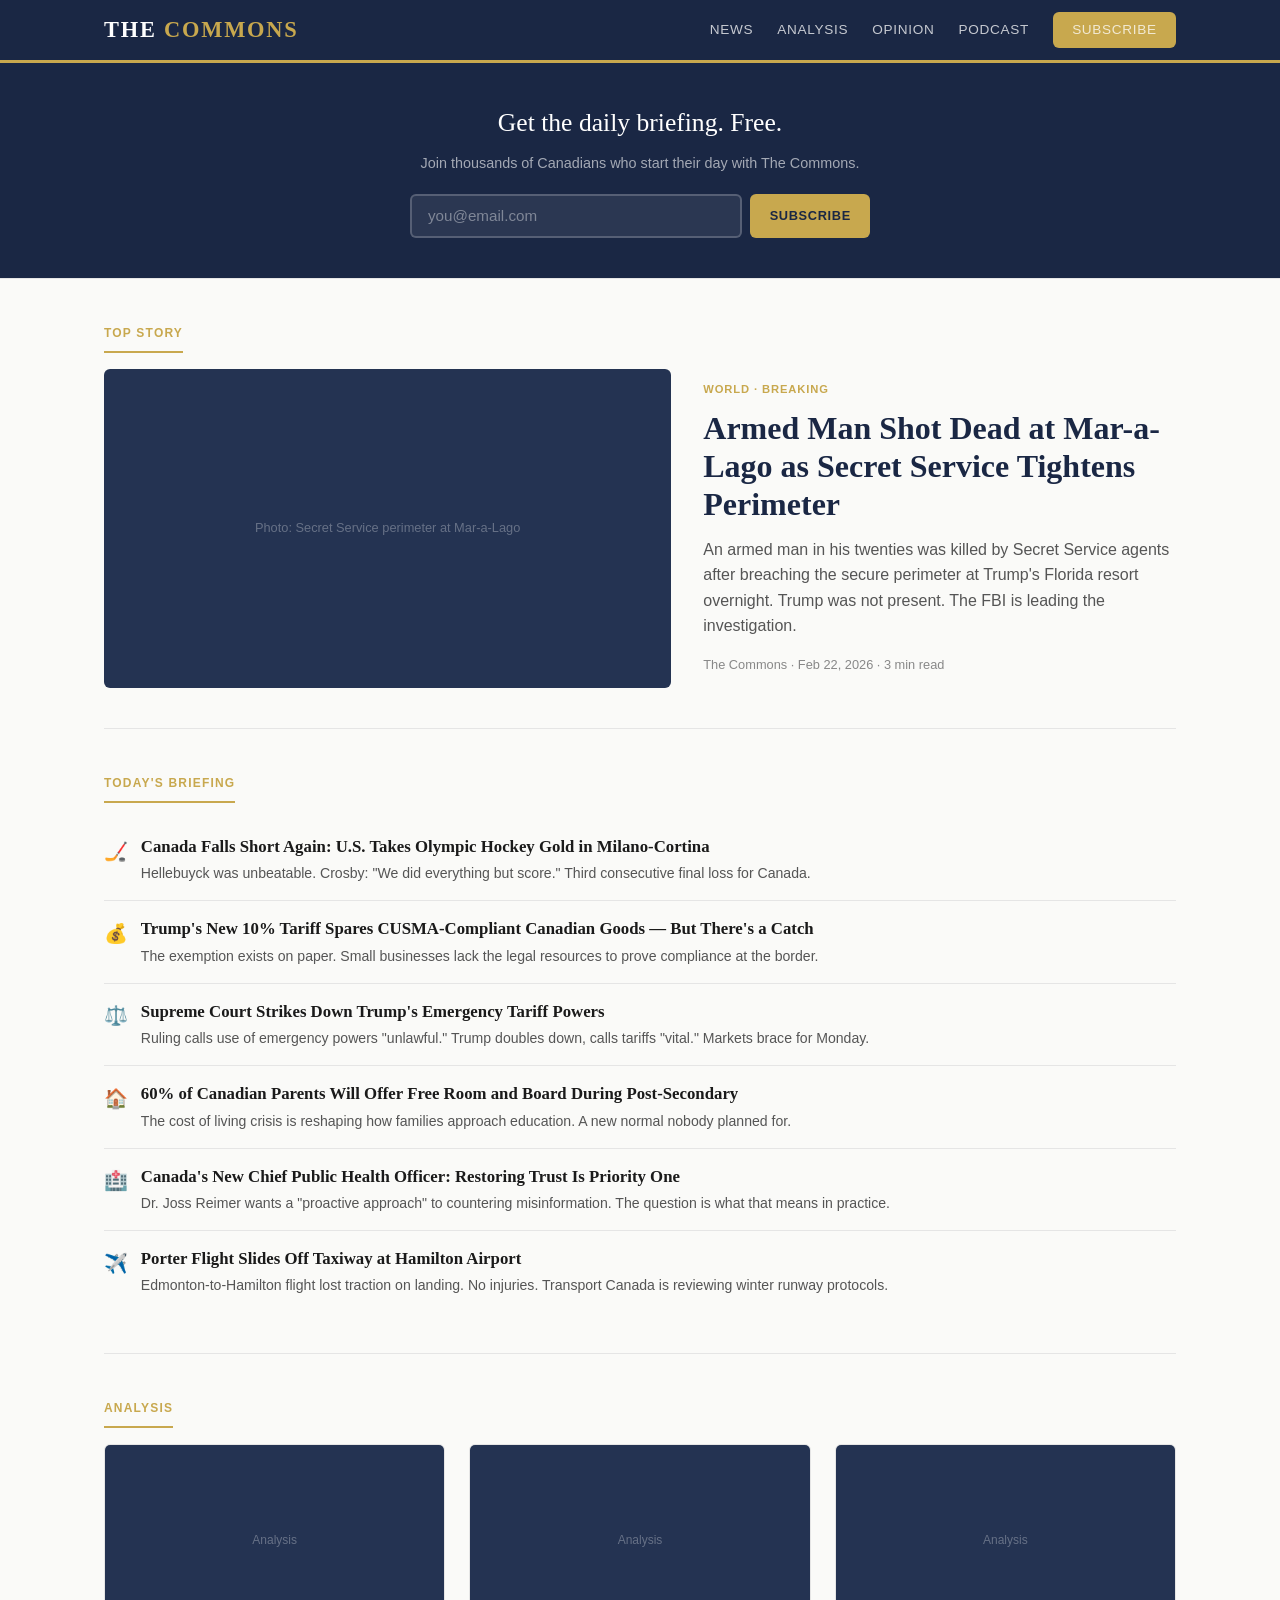
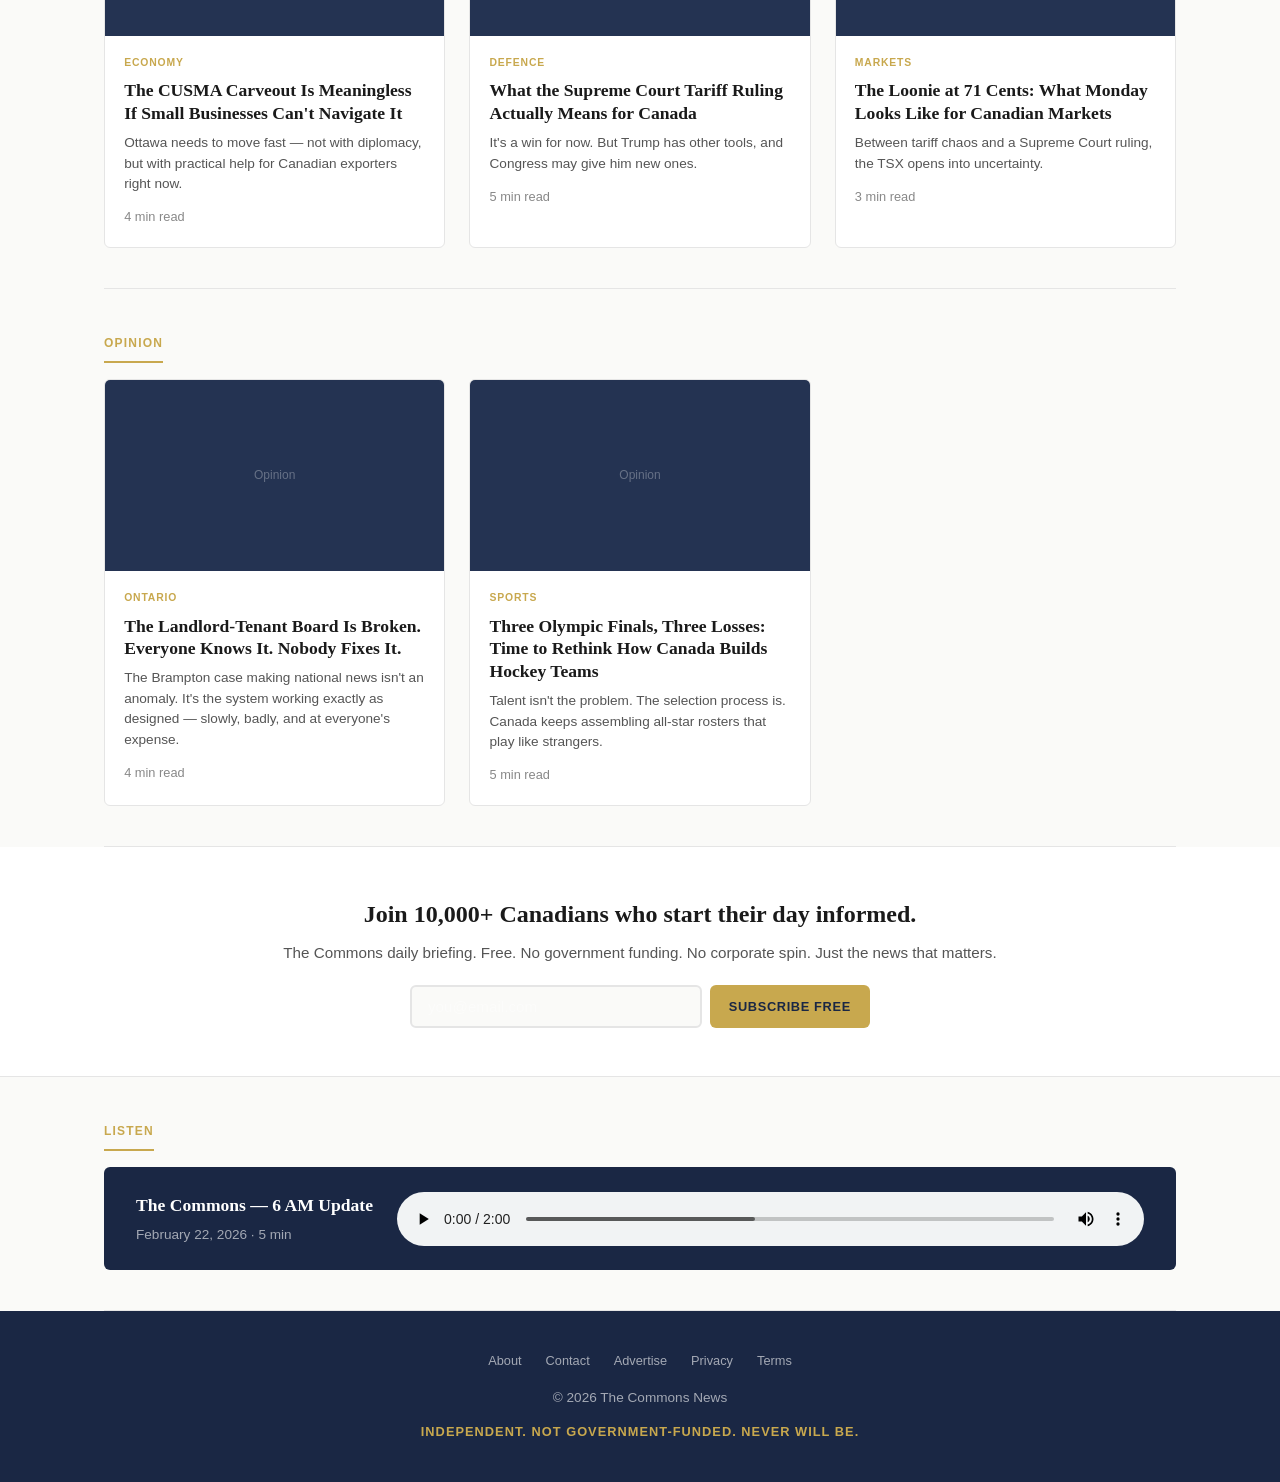
==== index.html @ dabfb56a "The Commons - static website v1" ====
<!DOCTYPE html>
<html lang="en">
<head>
  <meta charset="UTF-8">
  <meta name="viewport" content="width=device-width, initial-scale=1.0">
  <title>The Commons — Independent Canadian News</title>
  <meta name="description" content="Smart, independent Canadian news and analysis. Not government-funded. Never will be.">
  <link rel="stylesheet" href="styles.css">
</head>
<body>

<header class="site-header">
  <div class="header-inner">
    <a href="index.html" class="site-logo">The <span>Commons</span></a>
    <button class="nav-toggle" aria-label="Menu"><span></span><span></span><span></span></button>
    <nav class="main-nav">
      <a href="index.html">News</a>
      <a href="article.html">Analysis</a>
      <a href="#">Opinion</a>
      <a href="#">Podcast</a>
      <a href="subscribe.html" class="btn-subscribe">Subscribe</a>
    </nav>
  </div>
</header>

<section class="newsletter-hero">
  <h2>Get the daily briefing. Free.</h2>
  <p>Join thousands of Canadians who start their day with The Commons.</p>
  <form class="newsletter-form">
    <input type="email" placeholder="you@email.com" required>
    <button type="submit" class="btn-subscribe">Subscribe</button>
  </form>
</section>

<main class="container">

  <!-- TOP STORY -->
  <section class="top-story">
    <span class="section-label">Top Story</span>
    <div class="top-story-card">
      <div class="top-story-img">Photo: Secret Service perimeter at Mar-a-Lago</div>
      <div class="top-story-content">
        <div class="category-tag">World · Breaking</div>
        <h1><a href="article.html">Armed Man Shot Dead at Mar-a-Lago as Secret Service Tightens Perimeter</a></h1>
        <p class="summary">An armed man in his twenties was killed by Secret Service agents after breaching the secure perimeter at Trump's Florida resort overnight. Trump was not present. The FBI is leading the investigation.</p>
        <p class="meta">The Commons · Feb 22, 2026 · 3 min read</p>
      </div>
    </div>
  </section>

  <!-- TODAY'S BRIEFING -->
  <section class="briefing">
    <span class="section-label">Today's Briefing</span>
    <ul class="briefing-list">
      <li class="briefing-item">
        <span class="briefing-emoji">🏒</span>
        <div>
          <h3><a href="#">Canada Falls Short Again: U.S. Takes Olympic Hockey Gold in Milano-Cortina</a></h3>
          <p class="briefing-take">Hellebuyck was unbeatable. Crosby: "We did everything but score." Third consecutive final loss for Canada.</p>
        </div>
      </li>
      <li class="briefing-item">
        <span class="briefing-emoji">💰</span>
        <div>
          <h3><a href="article.html">Trump's New 10% Tariff Spares CUSMA-Compliant Canadian Goods — But There's a Catch</a></h3>
          <p class="briefing-take">The exemption exists on paper. Small businesses lack the legal resources to prove compliance at the border.</p>
        </div>
      </li>
      <li class="briefing-item">
        <span class="briefing-emoji">⚖️</span>
        <div>
          <h3><a href="#">Supreme Court Strikes Down Trump's Emergency Tariff Powers</a></h3>
          <p class="briefing-take">Ruling calls use of emergency powers "unlawful." Trump doubles down, calls tariffs "vital." Markets brace for Monday.</p>
        </div>
      </li>
      <li class="briefing-item">
        <span class="briefing-emoji">🏠</span>
        <div>
          <h3><a href="#">60% of Canadian Parents Will Offer Free Room and Board During Post-Secondary</a></h3>
          <p class="briefing-take">The cost of living crisis is reshaping how families approach education. A new normal nobody planned for.</p>
        </div>
      </li>
      <li class="briefing-item">
        <span class="briefing-emoji">🏥</span>
        <div>
          <h3><a href="#">Canada's New Chief Public Health Officer: Restoring Trust Is Priority One</a></h3>
          <p class="briefing-take">Dr. Joss Reimer wants a "proactive approach" to countering misinformation. The question is what that means in practice.</p>
        </div>
      </li>
      <li class="briefing-item">
        <span class="briefing-emoji">✈️</span>
        <div>
          <h3><a href="#">Porter Flight Slides Off Taxiway at Hamilton Airport</a></h3>
          <p class="briefing-take">Edmonton-to-Hamilton flight lost traction on landing. No injuries. Transport Canada is reviewing winter runway protocols.</p>
        </div>
      </li>
    </ul>
  </section>

  <!-- ANALYSIS -->
  <section class="content-section">
    <span class="section-label">Analysis</span>
    <div class="article-grid">
      <article class="article-card">
        <div class="card-img">Analysis</div>
        <div class="card-body">
          <div class="category-tag">Economy</div>
          <h3><a href="article.html">The CUSMA Carveout Is Meaningless If Small Businesses Can't Navigate It</a></h3>
          <p class="summary">Ottawa needs to move fast — not with diplomacy, but with practical help for Canadian exporters right now.</p>
          <p class="meta">4 min read</p>
        </div>
      </article>
      <article class="article-card">
        <div class="card-img">Analysis</div>
        <div class="card-body">
          <div class="category-tag">Defence</div>
          <h3><a href="#">What the Supreme Court Tariff Ruling Actually Means for Canada</a></h3>
          <p class="summary">It's a win for now. But Trump has other tools, and Congress may give him new ones.</p>
          <p class="meta">5 min read</p>
        </div>
      </article>
      <article class="article-card">
        <div class="card-img">Analysis</div>
        <div class="card-body">
          <div class="category-tag">Markets</div>
          <h3><a href="#">The Loonie at 71 Cents: What Monday Looks Like for Canadian Markets</a></h3>
          <p class="summary">Between tariff chaos and a Supreme Court ruling, the TSX opens into uncertainty.</p>
          <p class="meta">3 min read</p>
        </div>
      </article>
    </div>
  </section>

  <!-- OPINION -->
  <section class="content-section">
    <span class="section-label">Opinion</span>
    <div class="article-grid">
      <article class="article-card">
        <div class="card-img">Opinion</div>
        <div class="card-body">
          <div class="category-tag">Ontario</div>
          <h3><a href="#">The Landlord-Tenant Board Is Broken. Everyone Knows It. Nobody Fixes It.</a></h3>
          <p class="summary">The Brampton case making national news isn't an anomaly. It's the system working exactly as designed — slowly, badly, and at everyone's expense.</p>
          <p class="meta">4 min read</p>
        </div>
      </article>
      <article class="article-card">
        <div class="card-img">Opinion</div>
        <div class="card-body">
          <div class="category-tag">Sports</div>
          <h3><a href="#">Three Olympic Finals, Three Losses: Time to Rethink How Canada Builds Hockey Teams</a></h3>
          <p class="summary">Talent isn't the problem. The selection process is. Canada keeps assembling all-star rosters that play like strangers.</p>
          <p class="meta">5 min read</p>
        </div>
      </article>
    </div>
  </section>

</main>

<!-- MID-PAGE CTA -->
<section class="mid-cta">
  <h2>Join 10,000+ Canadians who start their day informed.</h2>
  <p>The Commons daily briefing. Free. No government funding. No corporate spin. Just the news that matters.</p>
  <form class="newsletter-form">
    <input type="email" placeholder="you@email.com" required>
    <button type="submit" class="btn-subscribe">Subscribe Free</button>
  </form>
</section>

<main class="container">

  <!-- AUDIO -->
  <section class="audio-section">
    <span class="section-label">Listen</span>
    <div class="audio-player-wrap">
      <div class="audio-info">
        <h3>The Commons — 6 AM Update</h3>
        <p>February 22, 2026 · 5 min</p>
      </div>
      <audio controls preload="metadata">
        <source src="audio-6am.mp3" type="audio/mpeg">
        Your browser does not support audio.
      </audio>
    </div>
  </section>

</main>

<footer class="site-footer">
  <div class="footer-inner">
    <div class="footer-links">
      <a href="#">About</a>
      <a href="#">Contact</a>
      <a href="#">Advertise</a>
      <a href="#">Privacy</a>
      <a href="#">Terms</a>
    </div>
    <p>© 2026 The Commons News</p>
    <p class="footer-tagline">Independent. Not government-funded. Never will be.</p>
  </div>
</footer>

<div class="mobile-cta-bar">
  <a href="subscribe.html" class="btn-subscribe">Subscribe to The Commons — Free</a>
</div>

<script src="script.js"></script>
</body>
</html>
---- styles.css ----
/* The Commons — Stylesheet */
:root {
  --navy: #1a2744;
  --navy-light: #243352;
  --gold: #c8a84e;
  --gold-light: #e8d494;
  --white: #ffffff;
  --off-white: #fafaf8;
  --text: #1a1a1a;
  --text-light: #555;
  --text-muted: #888;
  --border: #e5e5e5;
  --radius: 6px;
  --max-width: 1120px;
  --serif: Georgia, 'Times New Roman', serif;
  --sans: -apple-system, BlinkMacSystemFont, 'Segoe UI', Inter, Roboto, sans-serif;
}

@media (prefers-color-scheme: dark) {
  :root {
    --white: #121820;
    --off-white: #0e1318;
    --text: #e8e8e8;
    --text-light: #aaa;
    --text-muted: #777;
    --border: #2a3040;
  }
}

*, *::before, *::after { box-sizing: border-box; margin: 0; padding: 0; }

html { font-size: 16px; scroll-behavior: smooth; }

body {
  font-family: var(--sans);
  color: var(--text);
  background: var(--off-white);
  line-height: 1.6;
  -webkit-font-smoothing: antialiased;
}

a { color: var(--navy); text-decoration: none; }
a:hover { color: var(--gold); }

@media (prefers-color-scheme: dark) {
  a { color: var(--gold-light); }
  a:hover { color: var(--gold); }
}

img { max-width: 100%; display: block; }

/* ===== HEADER ===== */
.site-header {
  background: var(--navy);
  position: sticky;
  top: 0;
  z-index: 100;
  border-bottom: 3px solid var(--gold);
}

.header-inner {
  max-width: var(--max-width);
  margin: 0 auto;
  padding: 0 1.5rem;
  display: flex;
  align-items: center;
  justify-content: space-between;
  height: 60px;
}

.site-logo {
  font-family: var(--serif);
  font-size: 1.4rem;
  font-weight: 700;
  color: var(--white);
  letter-spacing: 0.08em;
  text-transform: uppercase;
}

.site-logo span { color: var(--gold); }

.main-nav { display: flex; gap: 1.5rem; align-items: center; }
.main-nav a {
  color: rgba(255,255,255,0.75);
  font-size: 0.85rem;
  font-weight: 500;
  text-transform: uppercase;
  letter-spacing: 0.05em;
  transition: color 0.2s;
}
.main-nav a:hover { color: var(--white); }

.btn-subscribe {
  background: var(--gold);
  color: var(--navy);
  padding: 0.45rem 1.2rem;
  border-radius: var(--radius);
  font-size: 0.8rem;
  font-weight: 700;
  text-transform: uppercase;
  letter-spacing: 0.05em;
  border: none;
  cursor: pointer;
  transition: background 0.2s;
}
.btn-subscribe:hover { background: var(--gold-light); color: var(--navy); }

.nav-toggle { display: none; background: none; border: none; cursor: pointer; }
.nav-toggle span { display: block; width: 22px; height: 2px; background: white; margin: 5px 0; transition: 0.3s; }

@media (max-width: 768px) {
  .nav-toggle { display: block; }
  .main-nav {
    display: none;
    position: absolute;
    top: 60px;
    left: 0;
    right: 0;
    background: var(--navy);
    flex-direction: column;
    padding: 1rem 1.5rem;
    gap: 1rem;
    border-bottom: 3px solid var(--gold);
  }
  .main-nav.open { display: flex; }
}

/* ===== NEWSLETTER HERO ===== */
.newsletter-hero {
  background: var(--navy);
  padding: 2.5rem 1.5rem;
  text-align: center;
  border-bottom: 1px solid var(--border);
}

.newsletter-hero h2 {
  font-family: var(--serif);
  color: var(--white);
  font-size: 1.6rem;
  margin-bottom: 0.5rem;
  font-weight: 400;
}

.newsletter-hero p {
  color: rgba(255,255,255,0.6);
  font-size: 0.9rem;
  margin-bottom: 1.2rem;
}

.newsletter-form {
  display: flex;
  gap: 0.5rem;
  max-width: 460px;
  margin: 0 auto;
}

.newsletter-form input[type="email"] {
  flex: 1;
  padding: 0.7rem 1rem;
  border: 2px solid rgba(255,255,255,0.2);
  border-radius: var(--radius);
  background: rgba(255,255,255,0.08);
  color: white;
  font-size: 0.95rem;
  outline: none;
}
.newsletter-form input::placeholder { color: rgba(255,255,255,0.4); }
.newsletter-form input:focus { border-color: var(--gold); }

/* ===== CONTAINER ===== */
.container {
  max-width: var(--max-width);
  margin: 0 auto;
  padding: 0 1.5rem;
}

/* ===== SECTION HEADERS ===== */
.section-label {
  font-size: 0.75rem;
  font-weight: 700;
  text-transform: uppercase;
  letter-spacing: 0.1em;
  color: var(--gold);
  margin-bottom: 1rem;
  padding-bottom: 0.5rem;
  border-bottom: 2px solid var(--gold);
  display: inline-block;
}

/* ===== TOP STORY ===== */
.top-story {
  padding: 2.5rem 0;
  border-bottom: 1px solid var(--border);
}

.top-story-card {
  display: grid;
  grid-template-columns: 1.2fr 1fr;
  gap: 2rem;
  align-items: center;
}

.top-story-img {
  width: 100%;
  aspect-ratio: 16/9;
  background: var(--navy-light);
  border-radius: var(--radius);
  display: flex;
  align-items: center;
  justify-content: center;
  color: rgba(255,255,255,0.3);
  font-size: 0.8rem;
}

.top-story-content .category-tag {
  font-size: 0.7rem;
  font-weight: 700;
  text-transform: uppercase;
  letter-spacing: 0.08em;
  color: var(--gold);
  margin-bottom: 0.6rem;
}

.top-story-content h1 {
  font-family: var(--serif);
  font-size: 2rem;
  line-height: 1.2;
  margin-bottom: 0.8rem;
}

.top-story-content .summary {
  color: var(--text-light);
  font-size: 1rem;
  margin-bottom: 1rem;
  line-height: 1.6;
}

.meta {
  font-size: 0.8rem;
  color: var(--text-muted);
}

@media (max-width: 768px) {
  .top-story-card { grid-template-columns: 1fr; }
  .top-story-content h1 { font-size: 1.6rem; }
}

/* ===== BRIEFING ===== */
.briefing {
  padding: 2.5rem 0;
  border-bottom: 1px solid var(--border);
}

.briefing-list { list-style: none; }

.briefing-item {
  padding: 1rem 0;
  border-bottom: 1px solid var(--border);
  display: flex;
  gap: 0.8rem;
}
.briefing-item:last-child { border-bottom: none; }

.briefing-emoji { font-size: 1.2rem; flex-shrink: 0; padding-top: 0.1rem; }

.briefing-item h3 {
  font-family: var(--serif);
  font-size: 1.05rem;
  line-height: 1.4;
  margin-bottom: 0.3rem;
}

.briefing-item h3 a { color: var(--text); }
.briefing-item h3 a:hover { color: var(--gold); }

.briefing-take {
  font-size: 0.88rem;
  color: var(--text-light);
  line-height: 1.5;
}

/* ===== ARTICLE GRID ===== */
.content-section {
  padding: 2.5rem 0;
  border-bottom: 1px solid var(--border);
}

.article-grid {
  display: grid;
  grid-template-columns: repeat(auto-fill, minmax(300px, 1fr));
  gap: 1.5rem;
}

.article-card {
  background: var(--white);
  border: 1px solid var(--border);
  border-radius: var(--radius);
  overflow: hidden;
  transition: box-shadow 0.2s;
}
.article-card:hover { box-shadow: 0 4px 12px rgba(0,0,0,0.08); }

.card-img {
  width: 100%;
  aspect-ratio: 16/9;
  background: var(--navy-light);
  display: flex;
  align-items: center;
  justify-content: center;
  color: rgba(255,255,255,0.3);
  font-size: 0.75rem;
}

.card-body { padding: 1.2rem; }

.card-body .category-tag {
  font-size: 0.65rem;
  font-weight: 700;
  text-transform: uppercase;
  letter-spacing: 0.08em;
  color: var(--gold);
  margin-bottom: 0.5rem;
}

.card-body h3 {
  font-family: var(--serif);
  font-size: 1.1rem;
  line-height: 1.3;
  margin-bottom: 0.5rem;
}

.card-body h3 a { color: var(--text); }
.card-body h3 a:hover { color: var(--gold); }

.card-body .summary {
  font-size: 0.85rem;
  color: var(--text-light);
  line-height: 1.5;
  margin-bottom: 0.8rem;
}

/* ===== MID-PAGE CTA ===== */
.mid-cta {
  padding: 3rem 1.5rem;
  text-align: center;
  background: var(--white);
  border-bottom: 1px solid var(--border);
}

.mid-cta h2 {
  font-family: var(--serif);
  font-size: 1.5rem;
  margin-bottom: 0.5rem;
}

.mid-cta p {
  color: var(--text-light);
  margin-bottom: 1.2rem;
  font-size: 0.95rem;
}

.mid-cta .newsletter-form input[type="email"] {
  background: var(--off-white);
  border-color: var(--border);
  color: var(--text);
}

/* ===== AUDIO SECTION ===== */
.audio-section {
  padding: 2.5rem 0;
  border-bottom: 1px solid var(--border);
}

.audio-player-wrap {
  background: var(--navy);
  border-radius: var(--radius);
  padding: 1.5rem 2rem;
  display: flex;
  align-items: center;
  gap: 1.5rem;
}

.audio-info h3 {
  color: var(--white);
  font-family: var(--serif);
  font-size: 1.1rem;
  margin-bottom: 0.3rem;
}

.audio-info p {
  color: rgba(255,255,255,0.6);
  font-size: 0.85rem;
}

.audio-player-wrap audio {
  flex: 1;
  min-width: 200px;
}

@media (max-width: 768px) {
  .audio-player-wrap { flex-direction: column; align-items: stretch; }
}

/* ===== FOOTER ===== */
.site-footer {
  background: var(--navy);
  color: rgba(255,255,255,0.6);
  padding: 2.5rem 1.5rem;
  text-align: center;
  font-size: 0.85rem;
}

.footer-inner {
  max-width: var(--max-width);
  margin: 0 auto;
}

.footer-links {
  display: flex;
  gap: 1.5rem;
  justify-content: center;
  margin-bottom: 1rem;
  flex-wrap: wrap;
}

.footer-links a { color: rgba(255,255,255,0.6); font-size: 0.8rem; }
.footer-links a:hover { color: var(--gold); }

.footer-tagline {
  color: var(--gold);
  font-weight: 600;
  font-size: 0.8rem;
  text-transform: uppercase;
  letter-spacing: 0.08em;
  margin-top: 0.8rem;
}

/* ===== ARTICLE PAGE ===== */
.article-header {
  padding: 2.5rem 0 1.5rem;
  max-width: 720px;
  margin: 0 auto;
}

.article-header .category-tag {
  font-size: 0.7rem;
  font-weight: 700;
  text-transform: uppercase;
  letter-spacing: 0.08em;
  color: var(--gold);
  margin-bottom: 0.8rem;
}

.article-header h1 {
  font-family: var(--serif);
  font-size: 2.2rem;
  line-height: 1.2;
  margin-bottom: 0.6rem;
}

.article-header .subhead {
  font-size: 1.15rem;
  color: var(--text-light);
  line-height: 1.5;
  margin-bottom: 1.2rem;
}

.article-header .meta {
  display: flex;
  align-items: center;
  gap: 1rem;
  padding-top: 1rem;
  border-top: 1px solid var(--border);
}

.share-links { display: flex; gap: 0.6rem; margin-left: auto; }
.share-btn {
  background: var(--off-white);
  border: 1px solid var(--border);
  border-radius: var(--radius);
  padding: 0.3rem 0.7rem;
  font-size: 0.75rem;
  cursor: pointer;
  color: var(--text-light);
}
.share-btn:hover { background: var(--gold); color: var(--navy); border-color: var(--gold); }

/* ===== ARTICLE BODY ===== */
.article-body {
  max-width: 720px;
  margin: 0 auto;
  padding-bottom: 3rem;
}

.article-section {
  margin-bottom: 2rem;
}

.article-section-label {
  font-size: 0.7rem;
  font-weight: 700;
  text-transform: uppercase;
  letter-spacing: 0.1em;
  color: var(--gold);
  margin-bottom: 0.6rem;
}

.article-body p {
  font-size: 1.05rem;
  line-height: 1.7;
  margin-bottom: 1rem;
}

.article-body ul {
  list-style: none;
  margin-bottom: 1.5rem;
}

.article-body ul li {
  padding: 0.5rem 0;
  padding-left: 1.2rem;
  position: relative;
  font-size: 1rem;
  line-height: 1.6;
  border-bottom: 1px solid var(--border);
}
.article-body ul li:last-child { border-bottom: none; }

.article-body ul li::before {
  content: '';
  position: absolute;
  left: 0;
  top: 0.85rem;
  width: 6px;
  height: 6px;
  background: var(--gold);
  border-radius: 50%;
}

.bottom-line {
  background: var(--navy);
  color: var(--white);
  padding: 1.5rem 2rem;
  border-radius: var(--radius);
  margin: 2rem 0;
}

.bottom-line .article-section-label { color: var(--gold); }

.bottom-line p {
  color: var(--white);
  font-family: var(--serif);
  font-size: 1.1rem;
  line-height: 1.5;
}

.sources {
  font-size: 0.85rem;
  color: var(--text-muted);
  padding-top: 1rem;
  border-top: 1px solid var(--border);
}
.sources a { color: var(--text-light); text-decoration: underline; }

/* ===== INLINE CTA ===== */
.inline-cta {
  background: var(--off-white);
  border: 2px solid var(--gold);
  border-radius: var(--radius);
  padding: 1.5rem 2rem;
  text-align: center;
  margin: 2rem 0;
}

.inline-cta p {
  font-size: 0.95rem;
  margin-bottom: 0.8rem;
}

.inline-cta .btn-subscribe { font-size: 0.85rem; padding: 0.5rem 1.5rem; }

/* ===== SUBSCRIBE PAGE ===== */
.subscribe-hero {
  padding: 4rem 1.5rem;
  text-align: center;
  background: var(--navy);
  color: white;
}

.subscribe-hero h1 {
  font-family: var(--serif);
  font-size: 2.4rem;
  margin-bottom: 0.8rem;
}

.subscribe-hero p {
  color: rgba(255,255,255,0.7);
  font-size: 1.1rem;
  max-width: 540px;
  margin: 0 auto 1.5rem;
  line-height: 1.6;
}

.subscribe-hero .newsletter-form { max-width: 480px; }

.what-you-get {
  padding: 3rem 0;
  max-width: 720px;
  margin: 0 auto;
}

.what-you-get h2 {
  font-family: var(--serif);
  font-size: 1.6rem;
  text-align: center;
  margin-bottom: 2rem;
}

.feature-list { list-style: none; }

.feature-item {
  display: flex;
  gap: 1rem;
  padding: 1.2rem 0;
  border-bottom: 1px solid var(--border);
}

.feature-icon {
  font-size: 1.5rem;
  flex-shrink: 0;
}

.feature-item h3 {
  font-size: 1rem;
  font-weight: 600;
  margin-bottom: 0.3rem;
}

.feature-item p {
  font-size: 0.9rem;
  color: var(--text-light);
  line-height: 1.5;
}

.premium-teaser {
  background: var(--white);
  border: 2px solid var(--gold);
  border-radius: var(--radius);
  padding: 2rem;
  text-align: center;
  margin: 2rem 0;
}

.premium-teaser h2 {
  font-family: var(--serif);
  font-size: 1.4rem;
  margin-bottom: 0.5rem;
}

.premium-teaser .price {
  font-size: 2rem;
  font-weight: 700;
  color: var(--gold);
  margin: 1rem 0 0.3rem;
}

.premium-teaser .price-sub {
  color: var(--text-muted);
  font-size: 0.85rem;
  margin-bottom: 1.5rem;
}

.premium-features {
  list-style: none;
  text-align: left;
  max-width: 360px;
  margin: 0 auto 1.5rem;
}

.premium-features li {
  padding: 0.4rem 0;
  font-size: 0.9rem;
  color: var(--text-light);
}

.premium-features li::before {
  content: '✓ ';
  color: var(--gold);
  font-weight: 700;
}

/* ===== RELATED ===== */
.related-section {
  max-width: 720px;
  margin: 0 auto;
  padding: 2rem 0 3rem;
  border-top: 1px solid var(--border);
}

/* ===== MOBILE BOTTOM BAR ===== */
.mobile-cta-bar {
  display: none;
  position: fixed;
  bottom: 0;
  left: 0;
  right: 0;
  background: var(--navy);
  padding: 0.8rem 1.5rem;
  z-index: 99;
  text-align: center;
  border-top: 2px solid var(--gold);
}

.mobile-cta-bar .btn-subscribe { width: 100%; padding: 0.6rem; font-size: 0.9rem; }

@media (max-width: 768px) {
  .mobile-cta-bar { display: block; }
  body { padding-bottom: 60px; }
}
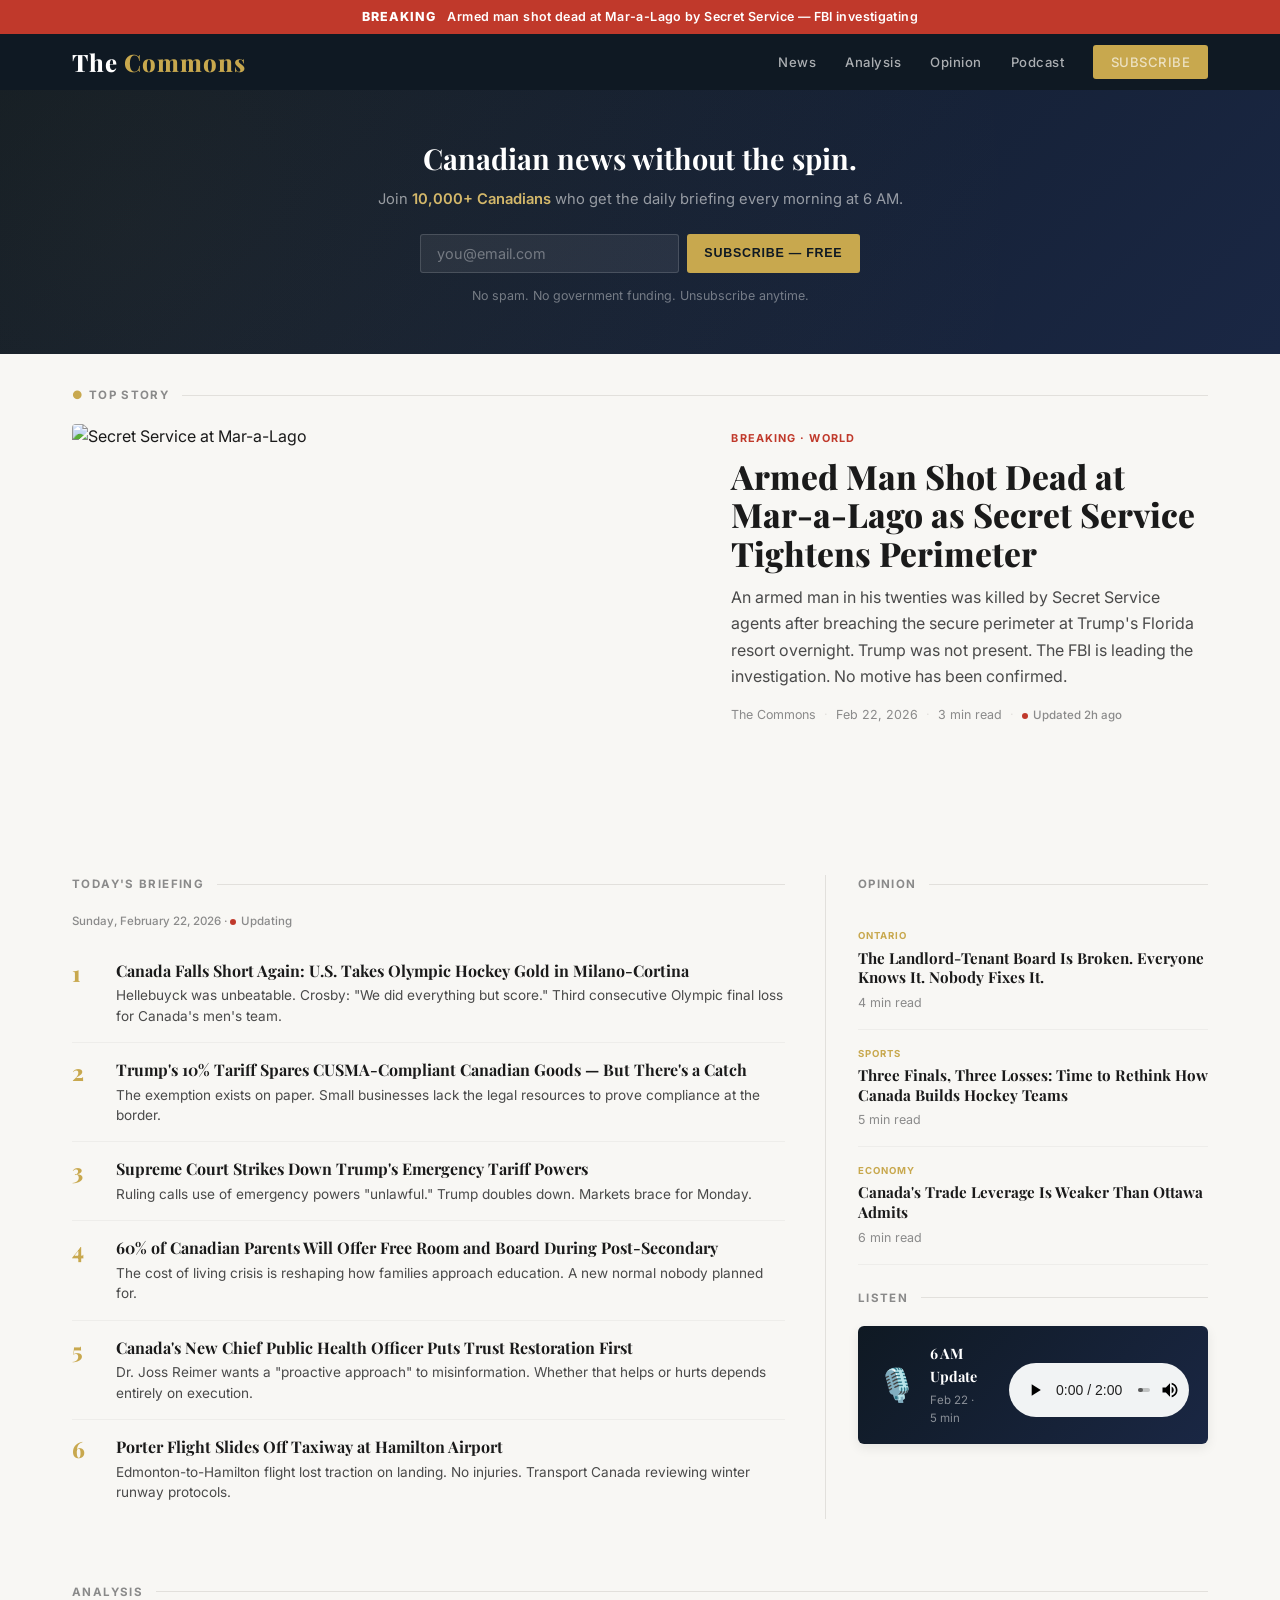
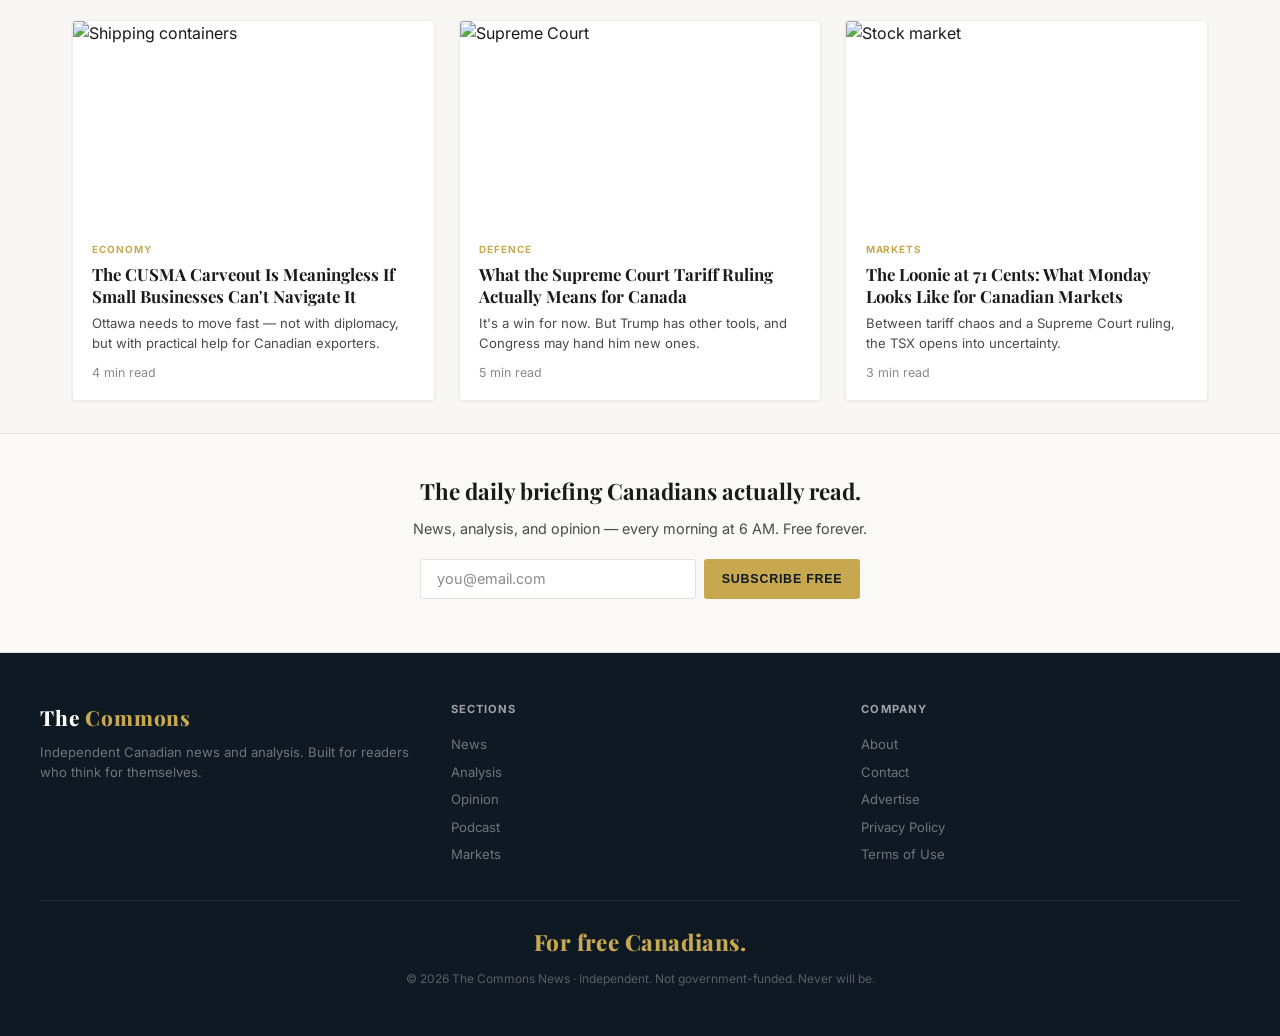
==== commit a7530e05: "v2: Major redesign - real images, Playfair Display typography, breaking bar, two-col layout, richer " ====
--- a/index.html
+++ b/index.html
@@ -5,9 +5,17 @@
   <meta name="viewport" content="width=device-width, initial-scale=1.0">
   <title>The Commons — Independent Canadian News</title>
   <meta name="description" content="Smart, independent Canadian news and analysis. Not government-funded. Never will be.">
+  <meta property="og:title" content="The Commons — Independent Canadian News">
+  <meta property="og:description" content="Smart Canadian news and analysis, every morning. Free.">
+  <meta property="og:type" content="website">
+  <link rel="icon" href="data:image/svg+xml,<svg xmlns='http://www.w3.org/2000/svg' viewBox='0 0 100 100'><text y='.9em' font-size='90'>🏛️</text></svg>">
   <link rel="stylesheet" href="styles.css">
 </head>
 <body>
+
+<div class="breaking-bar">
+  <span>Breaking</span> Armed man shot dead at Mar-a-Lago by Secret Service — FBI investigating
+</div>
 
 <header class="site-header">
   <div class="header-inner">
@@ -24,105 +32,170 @@
 </header>
 
 <section class="newsletter-hero">
-  <h2>Get the daily briefing. Free.</h2>
-  <p>Join thousands of Canadians who start their day with The Commons.</p>
+  <h2>Canadian news without the spin.</h2>
+  <p class="hero-sub">Join <strong>10,000+ Canadians</strong> who get the daily briefing every morning at 6 AM.</p>
   <form class="newsletter-form">
     <input type="email" placeholder="you@email.com" required>
-    <button type="submit" class="btn-subscribe">Subscribe</button>
+    <button type="submit" class="btn-subscribe">Subscribe — Free</button>
   </form>
+  <p class="hero-proof">No spam. No government funding. Unsubscribe anytime.</p>
 </section>
 
 <main class="container">
 
   <!-- TOP STORY -->
   <section class="top-story">
-    <span class="section-label">Top Story</span>
+    <div class="section-header">
+      <h2><span class="accent">●</span> Top Story</h2>
+    </div>
     <div class="top-story-card">
-      <div class="top-story-img">Photo: Secret Service perimeter at Mar-a-Lago</div>
+      <div class="top-story-img">
+        <img src="https://images.unsplash.com/photo-1585155770913-5f0e48712780?w=800&h=500&fit=crop" alt="Secret Service at Mar-a-Lago" loading="lazy">
+      </div>
       <div class="top-story-content">
-        <div class="category-tag">World · Breaking</div>
+        <div class="category-tag">Breaking · World</div>
         <h1><a href="article.html">Armed Man Shot Dead at Mar-a-Lago as Secret Service Tightens Perimeter</a></h1>
-        <p class="summary">An armed man in his twenties was killed by Secret Service agents after breaching the secure perimeter at Trump's Florida resort overnight. Trump was not present. The FBI is leading the investigation.</p>
-        <p class="meta">The Commons · Feb 22, 2026 · 3 min read</p>
+        <p class="summary">An armed man in his twenties was killed by Secret Service agents after breaching the secure perimeter at Trump's Florida resort overnight. Trump was not present. The FBI is leading the investigation. No motive has been confirmed.</p>
+        <div class="meta">
+          <span>The Commons</span>
+          <span class="meta-dot">·</span>
+          <span>Feb 22, 2026</span>
+          <span class="meta-dot">·</span>
+          <span>3 min read</span>
+          <span class="meta-dot">·</span>
+          <span class="timestamp"><span class="live-dot"></span>Updated 2h ago</span>
+        </div>
       </div>
     </div>
   </section>
 
-  <!-- TODAY'S BRIEFING -->
-  <section class="briefing">
-    <span class="section-label">Today's Briefing</span>
-    <ul class="briefing-list">
-      <li class="briefing-item">
-        <span class="briefing-emoji">🏒</span>
-        <div>
-          <h3><a href="#">Canada Falls Short Again: U.S. Takes Olympic Hockey Gold in Milano-Cortina</a></h3>
-          <p class="briefing-take">Hellebuyck was unbeatable. Crosby: "We did everything but score." Third consecutive final loss for Canada.</p>
-        </div>
-      </li>
-      <li class="briefing-item">
-        <span class="briefing-emoji">💰</span>
-        <div>
-          <h3><a href="article.html">Trump's New 10% Tariff Spares CUSMA-Compliant Canadian Goods — But There's a Catch</a></h3>
-          <p class="briefing-take">The exemption exists on paper. Small businesses lack the legal resources to prove compliance at the border.</p>
-        </div>
-      </li>
-      <li class="briefing-item">
-        <span class="briefing-emoji">⚖️</span>
-        <div>
-          <h3><a href="#">Supreme Court Strikes Down Trump's Emergency Tariff Powers</a></h3>
-          <p class="briefing-take">Ruling calls use of emergency powers "unlawful." Trump doubles down, calls tariffs "vital." Markets brace for Monday.</p>
-        </div>
-      </li>
-      <li class="briefing-item">
-        <span class="briefing-emoji">🏠</span>
-        <div>
-          <h3><a href="#">60% of Canadian Parents Will Offer Free Room and Board During Post-Secondary</a></h3>
-          <p class="briefing-take">The cost of living crisis is reshaping how families approach education. A new normal nobody planned for.</p>
-        </div>
-      </li>
-      <li class="briefing-item">
-        <span class="briefing-emoji">🏥</span>
-        <div>
-          <h3><a href="#">Canada's New Chief Public Health Officer: Restoring Trust Is Priority One</a></h3>
-          <p class="briefing-take">Dr. Joss Reimer wants a "proactive approach" to countering misinformation. The question is what that means in practice.</p>
-        </div>
-      </li>
-      <li class="briefing-item">
-        <span class="briefing-emoji">✈️</span>
-        <div>
-          <h3><a href="#">Porter Flight Slides Off Taxiway at Hamilton Airport</a></h3>
-          <p class="briefing-take">Edmonton-to-Hamilton flight lost traction on landing. No injuries. Transport Canada is reviewing winter runway protocols.</p>
-        </div>
-      </li>
-    </ul>
-  </section>
+  <!-- TWO-COL: BRIEFING + SIDEBAR -->
+  <div class="two-col">
+    <div>
+      <div class="section-header">
+        <h2>Today's Briefing</h2>
+      </div>
+      <p class="timestamp" style="margin-bottom:0.8rem;">Sunday, February 22, 2026 · <span class="live-dot"></span>Updating</p>
+      <ul class="briefing-list">
+        <li class="briefing-item">
+          <span class="briefing-number">1</span>
+          <div>
+            <h3><a href="#">Canada Falls Short Again: U.S. Takes Olympic Hockey Gold in Milano-Cortina</a></h3>
+            <p class="briefing-take">Hellebuyck was unbeatable. Crosby: "We did everything but score." Third consecutive Olympic final loss for Canada's men's team.</p>
+          </div>
+        </li>
+        <li class="briefing-item">
+          <span class="briefing-number">2</span>
+          <div>
+            <h3><a href="article.html">Trump's 10% Tariff Spares CUSMA-Compliant Canadian Goods — But There's a Catch</a></h3>
+            <p class="briefing-take">The exemption exists on paper. Small businesses lack the legal resources to prove compliance at the border.</p>
+          </div>
+        </li>
+        <li class="briefing-item">
+          <span class="briefing-number">3</span>
+          <div>
+            <h3><a href="#">Supreme Court Strikes Down Trump's Emergency Tariff Powers</a></h3>
+            <p class="briefing-take">Ruling calls use of emergency powers "unlawful." Trump doubles down. Markets brace for Monday.</p>
+          </div>
+        </li>
+        <li class="briefing-item">
+          <span class="briefing-number">4</span>
+          <div>
+            <h3><a href="#">60% of Canadian Parents Will Offer Free Room and Board During Post-Secondary</a></h3>
+            <p class="briefing-take">The cost of living crisis is reshaping how families approach education. A new normal nobody planned for.</p>
+          </div>
+        </li>
+        <li class="briefing-item">
+          <span class="briefing-number">5</span>
+          <div>
+            <h3><a href="#">Canada's New Chief Public Health Officer Puts Trust Restoration First</a></h3>
+            <p class="briefing-take">Dr. Joss Reimer wants a "proactive approach" to misinformation. Whether that helps or hurts depends entirely on execution.</p>
+          </div>
+        </li>
+        <li class="briefing-item">
+          <span class="briefing-number">6</span>
+          <div>
+            <h3><a href="#">Porter Flight Slides Off Taxiway at Hamilton Airport</a></h3>
+            <p class="briefing-take">Edmonton-to-Hamilton flight lost traction on landing. No injuries. Transport Canada reviewing winter runway protocols.</p>
+          </div>
+        </li>
+      </ul>
+    </div>
+
+    <div class="two-col-sidebar">
+      <div class="section-header">
+        <h2>Opinion</h2>
+      </div>
+      <div class="sidebar-item">
+        <span class="category-tag">Ontario</span>
+        <h3><a href="#">The Landlord-Tenant Board Is Broken. Everyone Knows It. Nobody Fixes It.</a></h3>
+        <p class="meta" style="margin-top:0.3rem;">4 min read</p>
+      </div>
+      <div class="sidebar-item">
+        <span class="category-tag">Sports</span>
+        <h3><a href="#">Three Finals, Three Losses: Time to Rethink How Canada Builds Hockey Teams</a></h3>
+        <p class="meta" style="margin-top:0.3rem;">5 min read</p>
+      </div>
+      <div class="sidebar-item">
+        <span class="category-tag">Economy</span>
+        <h3><a href="#">Canada's Trade Leverage Is Weaker Than Ottawa Admits</a></h3>
+        <p class="meta" style="margin-top:0.3rem;">6 min read</p>
+      </div>
+
+      <div style="margin-top:1.5rem;">
+        <div class="section-header">
+          <h2>Listen</h2>
+        </div>
+        <div class="audio-player-wrap" style="padding:1rem 1.2rem;">
+          <div style="display:flex;gap:0.8rem;align-items:center;width:100%;">
+            <span class="audio-icon">🎙️</span>
+            <div class="audio-info" style="flex:1;">
+              <h3 style="font-size:0.9rem;">6 AM Update</h3>
+              <p style="font-size:0.72rem;">Feb 22 · 5 min</p>
+            </div>
+          </div>
+          <audio controls preload="metadata" style="width:100%;margin-top:0.6rem;">
+            <source src="audio-6am.mp3" type="audio/mpeg">
+          </audio>
+        </div>
+      </div>
+    </div>
+  </div>
 
   <!-- ANALYSIS -->
   <section class="content-section">
-    <span class="section-label">Analysis</span>
+    <div class="section-header">
+      <h2>Analysis</h2>
+    </div>
     <div class="article-grid">
       <article class="article-card">
-        <div class="card-img">Analysis</div>
+        <div class="card-img">
+          <img src="https://images.unsplash.com/photo-1526304640581-d334cdbbf45e?w=600&h=340&fit=crop" alt="Shipping containers" loading="lazy">
+        </div>
         <div class="card-body">
-          <div class="category-tag">Economy</div>
+          <span class="category-tag">Economy</span>
           <h3><a href="article.html">The CUSMA Carveout Is Meaningless If Small Businesses Can't Navigate It</a></h3>
-          <p class="summary">Ottawa needs to move fast — not with diplomacy, but with practical help for Canadian exporters right now.</p>
+          <p class="summary">Ottawa needs to move fast — not with diplomacy, but with practical help for Canadian exporters.</p>
           <p class="meta">4 min read</p>
         </div>
       </article>
       <article class="article-card">
-        <div class="card-img">Analysis</div>
+        <div class="card-img">
+          <img src="https://images.unsplash.com/photo-1589829545856-d10d557cf95f?w=600&h=340&fit=crop" alt="Supreme Court" loading="lazy">
+        </div>
         <div class="card-body">
-          <div class="category-tag">Defence</div>
+          <span class="category-tag">Defence</span>
           <h3><a href="#">What the Supreme Court Tariff Ruling Actually Means for Canada</a></h3>
-          <p class="summary">It's a win for now. But Trump has other tools, and Congress may give him new ones.</p>
+          <p class="summary">It's a win for now. But Trump has other tools, and Congress may hand him new ones.</p>
           <p class="meta">5 min read</p>
         </div>
       </article>
       <article class="article-card">
-        <div class="card-img">Analysis</div>
+        <div class="card-img">
+          <img src="https://images.unsplash.com/photo-1611974789855-9c2a0a7236a3?w=600&h=340&fit=crop" alt="Stock market" loading="lazy">
+        </div>
         <div class="card-body">
-          <div class="category-tag">Markets</div>
+          <span class="category-tag">Markets</span>
           <h3><a href="#">The Loonie at 71 Cents: What Monday Looks Like for Canadian Markets</a></h3>
           <p class="summary">Between tariff chaos and a Supreme Court ruling, the TSX opens into uncertainty.</p>
           <p class="meta">3 min read</p>
@@ -131,73 +204,44 @@
     </div>
   </section>
 
-  <!-- OPINION -->
-  <section class="content-section">
-    <span class="section-label">Opinion</span>
-    <div class="article-grid">
-      <article class="article-card">
-        <div class="card-img">Opinion</div>
-        <div class="card-body">
-          <div class="category-tag">Ontario</div>
-          <h3><a href="#">The Landlord-Tenant Board Is Broken. Everyone Knows It. Nobody Fixes It.</a></h3>
-          <p class="summary">The Brampton case making national news isn't an anomaly. It's the system working exactly as designed — slowly, badly, and at everyone's expense.</p>
-          <p class="meta">4 min read</p>
-        </div>
-      </article>
-      <article class="article-card">
-        <div class="card-img">Opinion</div>
-        <div class="card-body">
-          <div class="category-tag">Sports</div>
-          <h3><a href="#">Three Olympic Finals, Three Losses: Time to Rethink How Canada Builds Hockey Teams</a></h3>
-          <p class="summary">Talent isn't the problem. The selection process is. Canada keeps assembling all-star rosters that play like strangers.</p>
-          <p class="meta">5 min read</p>
-        </div>
-      </article>
-    </div>
-  </section>
-
 </main>
 
-<!-- MID-PAGE CTA -->
+<!-- MID CTA -->
 <section class="mid-cta">
-  <h2>Join 10,000+ Canadians who start their day informed.</h2>
-  <p>The Commons daily briefing. Free. No government funding. No corporate spin. Just the news that matters.</p>
+  <h2>The daily briefing Canadians actually read.</h2>
+  <p>News, analysis, and opinion — every morning at 6 AM. Free forever.</p>
   <form class="newsletter-form">
     <input type="email" placeholder="you@email.com" required>
     <button type="submit" class="btn-subscribe">Subscribe Free</button>
   </form>
 </section>
 
-<main class="container">
-
-  <!-- AUDIO -->
-  <section class="audio-section">
-    <span class="section-label">Listen</span>
-    <div class="audio-player-wrap">
-      <div class="audio-info">
-        <h3>The Commons — 6 AM Update</h3>
-        <p>February 22, 2026 · 5 min</p>
-      </div>
-      <audio controls preload="metadata">
-        <source src="audio-6am.mp3" type="audio/mpeg">
-        Your browser does not support audio.
-      </audio>
-    </div>
-  </section>
-
-</main>
-
 <footer class="site-footer">
   <div class="footer-inner">
-    <div class="footer-links">
+    <div class="footer-brand">
+      <span class="site-logo">The <span>Commons</span></span>
+      <p>Independent Canadian news and analysis. Built for readers who think for themselves.</p>
+    </div>
+    <div class="footer-links-col">
+      <h4>Sections</h4>
+      <a href="#">News</a>
+      <a href="#">Analysis</a>
+      <a href="#">Opinion</a>
+      <a href="#">Podcast</a>
+      <a href="#">Markets</a>
+    </div>
+    <div class="footer-links-col">
+      <h4>Company</h4>
       <a href="#">About</a>
       <a href="#">Contact</a>
       <a href="#">Advertise</a>
-      <a href="#">Privacy</a>
-      <a href="#">Terms</a>
-    </div>
-    <p>© 2026 The Commons News</p>
-    <p class="footer-tagline">Independent. Not government-funded. Never will be.</p>
+      <a href="#">Privacy Policy</a>
+      <a href="#">Terms of Use</a>
+    </div>
+  </div>
+  <div class="footer-bottom">
+    <p class="footer-tagline">For free Canadians.</p>
+    <p class="footer-copy">© 2026 The Commons News · Independent. Not government-funded. Never will be.</p>
   </div>
 </footer>
 
--- a/styles.css
+++ b/styles.css
@@ -1,53 +1,76 @@
-/* The Commons — Stylesheet */
+/* The Commons v2 — Complete Rebuild */
+@import url('https://fonts.googleapis.com/css2?family=Playfair+Display:wght@400;600;700;800;900&family=Inter:wght@400;500;600;700&display=swap');
+
 :root {
-  --navy: #1a2744;
+  --navy: #0f1923;
+  --navy-mid: #1a2744;
   --navy-light: #243352;
   --gold: #c8a84e;
-  --gold-light: #e8d494;
+  --gold-soft: #d4b86a;
+  --gold-pale: #f0e4c4;
+  --red: #c0392b;
   --white: #ffffff;
-  --off-white: #fafaf8;
+  --off-white: #f8f7f4;
+  --cream: #faf9f6;
   --text: #1a1a1a;
-  --text-light: #555;
-  --text-muted: #888;
-  --border: #e5e5e5;
-  --radius: 6px;
-  --max-width: 1120px;
-  --serif: Georgia, 'Times New Roman', serif;
-  --sans: -apple-system, BlinkMacSystemFont, 'Segoe UI', Inter, Roboto, sans-serif;
+  --text-secondary: #4a4a4a;
+  --text-muted: #8a8a8a;
+  --border: #e2e0dc;
+  --border-light: #eeedea;
+  --radius: 4px;
+  --max-width: 1200px;
+  --serif: 'Playfair Display', Georgia, serif;
+  --sans: 'Inter', -apple-system, BlinkMacSystemFont, sans-serif;
+  --shadow-sm: 0 1px 3px rgba(0,0,0,0.06);
+  --shadow-md: 0 4px 12px rgba(0,0,0,0.08);
+  --shadow-lg: 0 8px 30px rgba(0,0,0,0.12);
 }
 
 @media (prefers-color-scheme: dark) {
   :root {
-    --white: #121820;
-    --off-white: #0e1318;
-    --text: #e8e8e8;
-    --text-light: #aaa;
-    --text-muted: #777;
-    --border: #2a3040;
+    --white: #0f1318;
+    --off-white: #0c1016;
+    --cream: #111820;
+    --text: #e2e2e2;
+    --text-secondary: #b0b0b0;
+    --text-muted: #707070;
+    --border: #222c3a;
+    --border-light: #1a2230;
+    --shadow-sm: 0 1px 3px rgba(0,0,0,0.3);
+    --shadow-md: 0 4px 12px rgba(0,0,0,0.4);
+    --shadow-lg: 0 8px 30px rgba(0,0,0,0.5);
   }
 }
 
 *, *::before, *::after { box-sizing: border-box; margin: 0; padding: 0; }
-
 html { font-size: 16px; scroll-behavior: smooth; }
-
 body {
   font-family: var(--sans);
   color: var(--text);
   background: var(--off-white);
   line-height: 1.6;
   -webkit-font-smoothing: antialiased;
-}
-
-a { color: var(--navy); text-decoration: none; }
-a:hover { color: var(--gold); }
-
-@media (prefers-color-scheme: dark) {
-  a { color: var(--gold-light); }
-  a:hover { color: var(--gold); }
-}
-
+  -moz-osx-font-smoothing: grayscale;
+}
+a { color: inherit; text-decoration: none; transition: color 0.15s; }
 img { max-width: 100%; display: block; }
+
+/* ===== BREAKING BAR ===== */
+.breaking-bar {
+  background: var(--red);
+  color: white;
+  font-size: 0.78rem;
+  font-weight: 600;
+  text-align: center;
+  padding: 0.45rem 1rem;
+  letter-spacing: 0.03em;
+}
+.breaking-bar span { 
+  font-weight: 800; 
+  text-transform: uppercase; 
+  letter-spacing: 0.08em;
+  margin-right: 0.5rem;
+}
 
 /* ===== HEADER ===== */
 .site-header {
@@ -55,384 +78,513 @@
   position: sticky;
   top: 0;
   z-index: 100;
-  border-bottom: 3px solid var(--gold);
 }
 
 .header-inner {
   max-width: var(--max-width);
   margin: 0 auto;
-  padding: 0 1.5rem;
+  padding: 0 2rem;
   display: flex;
   align-items: center;
   justify-content: space-between;
-  height: 60px;
+  height: 56px;
 }
 
 .site-logo {
   font-family: var(--serif);
-  font-size: 1.4rem;
-  font-weight: 700;
+  font-size: 1.5rem;
+  font-weight: 800;
   color: var(--white);
-  letter-spacing: 0.08em;
-  text-transform: uppercase;
-}
-
+  letter-spacing: 0.04em;
+}
 .site-logo span { color: var(--gold); }
 
-.main-nav { display: flex; gap: 1.5rem; align-items: center; }
+.main-nav { display: flex; gap: 1.8rem; align-items: center; }
 .main-nav a {
-  color: rgba(255,255,255,0.75);
-  font-size: 0.85rem;
+  color: rgba(255,255,255,0.65);
+  font-size: 0.82rem;
   font-weight: 500;
-  text-transform: uppercase;
-  letter-spacing: 0.05em;
-  transition: color 0.2s;
-}
-.main-nav a:hover { color: var(--white); }
+  letter-spacing: 0.04em;
+  transition: color 0.15s;
+}
+.main-nav a:hover { color: white; }
 
 .btn-subscribe {
   background: var(--gold);
   color: var(--navy);
-  padding: 0.45rem 1.2rem;
-  border-radius: var(--radius);
-  font-size: 0.8rem;
+  padding: 0.4rem 1.1rem;
+  border-radius: 3px;
+  font-size: 0.78rem;
   font-weight: 700;
   text-transform: uppercase;
-  letter-spacing: 0.05em;
+  letter-spacing: 0.06em;
   border: none;
   cursor: pointer;
-  transition: background 0.2s;
-}
-.btn-subscribe:hover { background: var(--gold-light); color: var(--navy); }
-
-.nav-toggle { display: none; background: none; border: none; cursor: pointer; }
-.nav-toggle span { display: block; width: 22px; height: 2px; background: white; margin: 5px 0; transition: 0.3s; }
+  transition: all 0.15s;
+  display: inline-block;
+  text-align: center;
+}
+.btn-subscribe:hover { background: var(--gold-soft); transform: translateY(-1px); }
+
+.btn-subscribe-outline {
+  background: transparent;
+  color: var(--gold);
+  border: 1.5px solid var(--gold);
+  padding: 0.4rem 1.1rem;
+  border-radius: 3px;
+  font-size: 0.78rem;
+  font-weight: 700;
+  text-transform: uppercase;
+  letter-spacing: 0.06em;
+  cursor: pointer;
+  transition: all 0.15s;
+}
+.btn-subscribe-outline:hover { background: var(--gold); color: var(--navy); }
+
+.nav-toggle { display: none; background: none; border: none; cursor: pointer; padding: 0.5rem; }
+.nav-toggle span { display: block; width: 20px; height: 2px; background: white; margin: 4px 0; }
 
 @media (max-width: 768px) {
   .nav-toggle { display: block; }
   .main-nav {
     display: none;
     position: absolute;
-    top: 60px;
-    left: 0;
-    right: 0;
+    top: 56px; left: 0; right: 0;
     background: var(--navy);
     flex-direction: column;
-    padding: 1rem 1.5rem;
-    gap: 1rem;
-    border-bottom: 3px solid var(--gold);
+    padding: 1.2rem 2rem;
+    gap: 0.8rem;
+    border-top: 1px solid rgba(255,255,255,0.1);
   }
   .main-nav.open { display: flex; }
+  .header-inner { padding: 0 1rem; }
 }
 
 /* ===== NEWSLETTER HERO ===== */
 .newsletter-hero {
-  background: var(--navy);
-  padding: 2.5rem 1.5rem;
-  text-align: center;
-  border-bottom: 1px solid var(--border);
+  background: linear-gradient(135deg, var(--navy) 0%, var(--navy-mid) 100%);
+  padding: 2.8rem 2rem 3rem;
+  text-align: center;
+  position: relative;
+  overflow: hidden;
+}
+.newsletter-hero::before {
+  content: '';
+  position: absolute;
+  top: -50%; left: -50%;
+  width: 200%; height: 200%;
+  background: radial-gradient(circle at 30% 50%, rgba(200,168,78,0.06) 0%, transparent 50%);
 }
 
 .newsletter-hero h2 {
   font-family: var(--serif);
-  color: var(--white);
-  font-size: 1.6rem;
-  margin-bottom: 0.5rem;
-  font-weight: 400;
-}
-
-.newsletter-hero p {
-  color: rgba(255,255,255,0.6);
-  font-size: 0.9rem;
-  margin-bottom: 1.2rem;
-}
+  color: white;
+  font-size: 1.8rem;
+  font-weight: 700;
+  margin-bottom: 0.4rem;
+  position: relative;
+}
+
+.newsletter-hero .hero-sub {
+  color: rgba(255,255,255,0.55);
+  font-size: 0.92rem;
+  margin-bottom: 1.4rem;
+  position: relative;
+}
+.newsletter-hero .hero-sub strong { color: var(--gold-soft); font-weight: 600; }
 
 .newsletter-form {
   display: flex;
   gap: 0.5rem;
-  max-width: 460px;
-  margin: 0 auto;
-}
-
+  max-width: 440px;
+  margin: 0 auto 0.8rem;
+  position: relative;
+}
 .newsletter-form input[type="email"] {
   flex: 1;
-  padding: 0.7rem 1rem;
-  border: 2px solid rgba(255,255,255,0.2);
-  border-radius: var(--radius);
-  background: rgba(255,255,255,0.08);
+  padding: 0.65rem 1rem;
+  border: 1.5px solid rgba(255,255,255,0.15);
+  border-radius: 3px;
+  background: rgba(255,255,255,0.07);
   color: white;
-  font-size: 0.95rem;
+  font-family: var(--sans);
+  font-size: 0.9rem;
   outline: none;
-}
-.newsletter-form input::placeholder { color: rgba(255,255,255,0.4); }
+  transition: border-color 0.2s;
+}
+.newsletter-form input::placeholder { color: rgba(255,255,255,0.35); }
 .newsletter-form input:focus { border-color: var(--gold); }
+
+.hero-proof {
+  color: rgba(255,255,255,0.4);
+  font-size: 0.78rem;
+  position: relative;
+}
 
 /* ===== CONTAINER ===== */
 .container {
   max-width: var(--max-width);
   margin: 0 auto;
-  padding: 0 1.5rem;
-}
-
-/* ===== SECTION HEADERS ===== */
-.section-label {
-  font-size: 0.75rem;
+  padding: 0 2rem;
+}
+@media (max-width: 768px) { .container { padding: 0 1rem; } }
+
+/* ===== SECTION LABEL ===== */
+.section-header {
+  display: flex;
+  align-items: center;
+  gap: 0.8rem;
+  margin-bottom: 1.2rem;
+}
+.section-header h2 {
+  font-family: var(--sans);
+  font-size: 0.72rem;
+  font-weight: 700;
+  text-transform: uppercase;
+  letter-spacing: 0.12em;
+  color: var(--text-muted);
+}
+.section-header::after {
+  content: '';
+  flex: 1;
+  height: 1px;
+  background: var(--border);
+}
+.section-header .accent {
+  color: var(--gold);
+}
+
+/* ===== TIMESTAMP ===== */
+.timestamp {
+  font-size: 0.72rem;
+  color: var(--text-muted);
+  font-weight: 500;
+}
+.timestamp .live-dot {
+  display: inline-block;
+  width: 6px; height: 6px;
+  background: var(--red);
+  border-radius: 50%;
+  margin-right: 0.3rem;
+  animation: pulse 2s infinite;
+}
+@keyframes pulse {
+  0%, 100% { opacity: 1; }
+  50% { opacity: 0.4; }
+}
+
+/* ===== TOP STORY ===== */
+.top-story {
+  padding: 2rem 0;
+}
+
+.top-story-card {
+  display: grid;
+  grid-template-columns: 1.3fr 1fr;
+  gap: 2.5rem;
+  align-items: start;
+}
+
+.top-story-img {
+  width: 100%;
+  aspect-ratio: 16/10;
+  border-radius: var(--radius);
+  overflow: hidden;
+  position: relative;
+}
+.top-story-img img {
+  width: 100%; height: 100%;
+  object-fit: cover;
+}
+
+.top-story-content .category-tag {
+  font-size: 0.68rem;
+  font-weight: 700;
+  text-transform: uppercase;
+  letter-spacing: 0.1em;
+  color: var(--red);
+  margin-bottom: 0.6rem;
+  display: inline-block;
+}
+
+.top-story-content h1 {
+  font-family: var(--serif);
+  font-size: 2.1rem;
+  font-weight: 800;
+  line-height: 1.15;
+  margin-bottom: 0.7rem;
+  color: var(--text);
+}
+.top-story-content h1 a { color: inherit; }
+.top-story-content h1 a:hover { color: var(--navy-mid); }
+
+.top-story-content .summary {
+  color: var(--text-secondary);
+  font-size: 1rem;
+  line-height: 1.65;
+  margin-bottom: 1rem;
+}
+
+.meta {
+  font-size: 0.78rem;
+  color: var(--text-muted);
+  display: flex;
+  align-items: center;
+  gap: 0.5rem;
+}
+.meta-dot { color: var(--border); }
+
+@media (max-width: 768px) {
+  .top-story-card { grid-template-columns: 1fr; gap: 1.2rem; }
+  .top-story-content h1 { font-size: 1.6rem; }
+}
+
+/* ===== BRIEFING ===== */
+.briefing { padding: 0 0 2rem; }
+
+.briefing-list { list-style: none; }
+
+.briefing-item {
+  display: flex;
+  gap: 1rem;
+  padding: 1rem 0;
+  border-bottom: 1px solid var(--border-light);
+  align-items: flex-start;
+}
+.briefing-item:last-child { border-bottom: none; }
+
+.briefing-number {
+  font-family: var(--serif);
+  font-size: 1.4rem;
+  font-weight: 800;
+  color: var(--gold);
+  min-width: 28px;
+  line-height: 1.2;
+}
+
+.briefing-item h3 {
+  font-family: var(--serif);
+  font-size: 1rem;
+  font-weight: 700;
+  line-height: 1.35;
+  margin-bottom: 0.25rem;
+}
+.briefing-item h3 a { color: var(--text); }
+.briefing-item h3 a:hover { color: var(--gold); }
+
+.briefing-take {
+  font-size: 0.85rem;
+  color: var(--text-secondary);
+  line-height: 1.5;
+}
+
+/* ===== CONTENT GRID ===== */
+.content-section { padding: 2rem 0; }
+
+.article-grid {
+  display: grid;
+  grid-template-columns: repeat(3, 1fr);
+  gap: 1.5rem;
+}
+@media (max-width: 900px) { .article-grid { grid-template-columns: repeat(2, 1fr); } }
+@media (max-width: 600px) { .article-grid { grid-template-columns: 1fr; } }
+
+.article-card {
+  background: var(--white);
+  border-radius: var(--radius);
+  overflow: hidden;
+  box-shadow: var(--shadow-sm);
+  transition: box-shadow 0.2s, transform 0.2s;
+  border: 1px solid var(--border-light);
+}
+.article-card:hover { box-shadow: var(--shadow-md); transform: translateY(-2px); }
+
+.card-img {
+  width: 100%;
+  aspect-ratio: 16/9;
+  overflow: hidden;
+}
+.card-img img {
+  width: 100%; height: 100%;
+  object-fit: cover;
+  transition: transform 0.3s;
+}
+.article-card:hover .card-img img { transform: scale(1.03); }
+
+.card-body { padding: 1.1rem 1.2rem; }
+
+.card-body .category-tag {
+  font-size: 0.62rem;
   font-weight: 700;
   text-transform: uppercase;
   letter-spacing: 0.1em;
   color: var(--gold);
-  margin-bottom: 1rem;
-  padding-bottom: 0.5rem;
-  border-bottom: 2px solid var(--gold);
-  display: inline-block;
-}
-
-/* ===== TOP STORY ===== */
-.top-story {
-  padding: 2.5rem 0;
-  border-bottom: 1px solid var(--border);
-}
-
-.top-story-card {
-  display: grid;
-  grid-template-columns: 1.2fr 1fr;
-  gap: 2rem;
-  align-items: center;
-}
-
-.top-story-img {
-  width: 100%;
-  aspect-ratio: 16/9;
-  background: var(--navy-light);
-  border-radius: var(--radius);
-  display: flex;
-  align-items: center;
-  justify-content: center;
-  color: rgba(255,255,255,0.3);
-  font-size: 0.8rem;
-}
-
-.top-story-content .category-tag {
-  font-size: 0.7rem;
-  font-weight: 700;
-  text-transform: uppercase;
-  letter-spacing: 0.08em;
-  color: var(--gold);
-  margin-bottom: 0.6rem;
-}
-
-.top-story-content h1 {
-  font-family: var(--serif);
-  font-size: 2rem;
-  line-height: 1.2;
-  margin-bottom: 0.8rem;
-}
-
-.top-story-content .summary {
-  color: var(--text-light);
-  font-size: 1rem;
-  margin-bottom: 1rem;
-  line-height: 1.6;
-}
-
-.meta {
-  font-size: 0.8rem;
-  color: var(--text-muted);
-}
-
-@media (max-width: 768px) {
-  .top-story-card { grid-template-columns: 1fr; }
-  .top-story-content h1 { font-size: 1.6rem; }
-}
-
-/* ===== BRIEFING ===== */
-.briefing {
-  padding: 2.5rem 0;
-  border-bottom: 1px solid var(--border);
-}
-
-.briefing-list { list-style: none; }
-
-.briefing-item {
-  padding: 1rem 0;
-  border-bottom: 1px solid var(--border);
-  display: flex;
-  gap: 0.8rem;
-}
-.briefing-item:last-child { border-bottom: none; }
-
-.briefing-emoji { font-size: 1.2rem; flex-shrink: 0; padding-top: 0.1rem; }
-
-.briefing-item h3 {
+  margin-bottom: 0.4rem;
+  display: block;
+}
+
+.card-body h3 {
   font-family: var(--serif);
   font-size: 1.05rem;
-  line-height: 1.4;
-  margin-bottom: 0.3rem;
-}
-
-.briefing-item h3 a { color: var(--text); }
-.briefing-item h3 a:hover { color: var(--gold); }
-
-.briefing-take {
-  font-size: 0.88rem;
-  color: var(--text-light);
-  line-height: 1.5;
-}
-
-/* ===== ARTICLE GRID ===== */
-.content-section {
-  padding: 2.5rem 0;
-  border-bottom: 1px solid var(--border);
-}
-
-.article-grid {
-  display: grid;
-  grid-template-columns: repeat(auto-fill, minmax(300px, 1fr));
-  gap: 1.5rem;
-}
-
-.article-card {
-  background: var(--white);
-  border: 1px solid var(--border);
-  border-radius: var(--radius);
-  overflow: hidden;
-  transition: box-shadow 0.2s;
-}
-.article-card:hover { box-shadow: 0 4px 12px rgba(0,0,0,0.08); }
-
-.card-img {
-  width: 100%;
-  aspect-ratio: 16/9;
-  background: var(--navy-light);
-  display: flex;
-  align-items: center;
-  justify-content: center;
-  color: rgba(255,255,255,0.3);
-  font-size: 0.75rem;
-}
-
-.card-body { padding: 1.2rem; }
-
-.card-body .category-tag {
-  font-size: 0.65rem;
-  font-weight: 700;
-  text-transform: uppercase;
-  letter-spacing: 0.08em;
-  color: var(--gold);
-  margin-bottom: 0.5rem;
-}
-
-.card-body h3 {
-  font-family: var(--serif);
-  font-size: 1.1rem;
+  font-weight: 700;
   line-height: 1.3;
-  margin-bottom: 0.5rem;
-}
-
+  margin-bottom: 0.4rem;
+}
 .card-body h3 a { color: var(--text); }
 .card-body h3 a:hover { color: var(--gold); }
 
 .card-body .summary {
-  font-size: 0.85rem;
-  color: var(--text-light);
+  font-size: 0.82rem;
+  color: var(--text-secondary);
   line-height: 1.5;
-  margin-bottom: 0.8rem;
-}
-
-/* ===== MID-PAGE CTA ===== */
+  margin-bottom: 0.6rem;
+}
+
+/* ===== TWO-COL LAYOUT ===== */
+.two-col {
+  display: grid;
+  grid-template-columns: 2fr 1fr;
+  gap: 2.5rem;
+  padding: 2rem 0;
+}
+.two-col-sidebar {
+  border-left: 1px solid var(--border);
+  padding-left: 2rem;
+}
+
+.sidebar-item {
+  padding: 1rem 0;
+  border-bottom: 1px solid var(--border-light);
+}
+.sidebar-item:first-child { padding-top: 0; }
+.sidebar-item h3 {
+  font-family: var(--serif);
+  font-size: 0.95rem;
+  font-weight: 700;
+  line-height: 1.3;
+  margin-bottom: 0.2rem;
+}
+.sidebar-item h3 a { color: var(--text); }
+.sidebar-item h3 a:hover { color: var(--gold); }
+.sidebar-item .category-tag {
+  font-size: 0.6rem;
+  font-weight: 700;
+  text-transform: uppercase;
+  letter-spacing: 0.1em;
+  color: var(--gold);
+  margin-bottom: 0.3rem;
+  display: block;
+}
+
+@media (max-width: 768px) {
+  .two-col { grid-template-columns: 1fr; }
+  .two-col-sidebar { border-left: none; padding-left: 0; border-top: 1px solid var(--border); padding-top: 1.5rem; }
+}
+
+/* ===== MID CTA ===== */
 .mid-cta {
-  padding: 3rem 1.5rem;
-  text-align: center;
+  background: var(--cream);
+  border-top: 1px solid var(--border);
+  border-bottom: 1px solid var(--border);
+  padding: 2.5rem 2rem;
+  text-align: center;
+}
+.mid-cta h2 {
+  font-family: var(--serif);
+  font-size: 1.4rem;
+  font-weight: 700;
+  margin-bottom: 0.4rem;
+}
+.mid-cta p {
+  color: var(--text-secondary);
+  font-size: 0.9rem;
+  margin-bottom: 1.2rem;
+}
+.mid-cta .newsletter-form input[type="email"] {
   background: var(--white);
-  border-bottom: 1px solid var(--border);
-}
-
-.mid-cta h2 {
-  font-family: var(--serif);
-  font-size: 1.5rem;
-  margin-bottom: 0.5rem;
-}
-
-.mid-cta p {
-  color: var(--text-light);
-  margin-bottom: 1.2rem;
-  font-size: 0.95rem;
-}
-
-.mid-cta .newsletter-form input[type="email"] {
-  background: var(--off-white);
   border-color: var(--border);
   color: var(--text);
 }
-
-/* ===== AUDIO SECTION ===== */
-.audio-section {
-  padding: 2.5rem 0;
-  border-bottom: 1px solid var(--border);
-}
+.mid-cta .newsletter-form input::placeholder { color: var(--text-muted); }
+
+/* ===== AUDIO ===== */
+.audio-section { padding: 2rem 0; }
 
 .audio-player-wrap {
-  background: var(--navy);
-  border-radius: var(--radius);
+  background: linear-gradient(135deg, var(--navy) 0%, var(--navy-mid) 100%);
+  border-radius: 6px;
   padding: 1.5rem 2rem;
   display: flex;
   align-items: center;
-  gap: 1.5rem;
-}
-
+  gap: 2rem;
+  box-shadow: var(--shadow-md);
+}
+.audio-icon { font-size: 2rem; }
 .audio-info h3 {
-  color: var(--white);
-  font-family: var(--serif);
-  font-size: 1.1rem;
-  margin-bottom: 0.3rem;
-}
-
-.audio-info p {
-  color: rgba(255,255,255,0.6);
-  font-size: 0.85rem;
-}
-
-.audio-player-wrap audio {
-  flex: 1;
-  min-width: 200px;
-}
+  color: white;
+  font-family: var(--serif);
+  font-size: 1.05rem;
+  font-weight: 700;
+}
+.audio-info p { color: rgba(255,255,255,0.5); font-size: 0.8rem; margin-top: 0.15rem; }
+.audio-player-wrap audio { flex: 1; min-width: 180px; }
 
 @media (max-width: 768px) {
-  .audio-player-wrap { flex-direction: column; align-items: stretch; }
+  .audio-player-wrap { flex-direction: column; align-items: stretch; gap: 1rem; padding: 1.2rem; }
 }
 
 /* ===== FOOTER ===== */
 .site-footer {
   background: var(--navy);
-  color: rgba(255,255,255,0.6);
-  padding: 2.5rem 1.5rem;
-  text-align: center;
-  font-size: 0.85rem;
-}
-
+  padding: 3rem 2rem;
+}
 .footer-inner {
   max-width: var(--max-width);
   margin: 0 auto;
-}
-
-.footer-links {
-  display: flex;
-  gap: 1.5rem;
-  justify-content: center;
-  margin-bottom: 1rem;
-  flex-wrap: wrap;
-}
-
-.footer-links a { color: rgba(255,255,255,0.6); font-size: 0.8rem; }
-.footer-links a:hover { color: var(--gold); }
-
+  display: grid;
+  grid-template-columns: 1fr 1fr 1fr;
+  gap: 2rem;
+}
+.footer-brand .site-logo { font-size: 1.3rem; margin-bottom: 0.6rem; display: block; }
+.footer-brand p { color: rgba(255,255,255,0.4); font-size: 0.82rem; line-height: 1.5; }
+
+.footer-links-col h4 {
+  color: rgba(255,255,255,0.6);
+  font-size: 0.7rem;
+  text-transform: uppercase;
+  letter-spacing: 0.1em;
+  margin-bottom: 0.8rem;
+}
+.footer-links-col a {
+  display: block;
+  color: rgba(255,255,255,0.4);
+  font-size: 0.82rem;
+  padding: 0.2rem 0;
+}
+.footer-links-col a:hover { color: var(--gold); }
+
+.footer-bottom {
+  max-width: var(--max-width);
+  margin: 2rem auto 0;
+  padding-top: 1.5rem;
+  border-top: 1px solid rgba(255,255,255,0.08);
+  text-align: center;
+}
 .footer-tagline {
+  font-family: var(--serif);
+  font-size: 1.4rem;
+  font-weight: 800;
   color: var(--gold);
-  font-weight: 600;
-  font-size: 0.8rem;
-  text-transform: uppercase;
-  letter-spacing: 0.08em;
-  margin-top: 0.8rem;
+  letter-spacing: 0.02em;
+  margin-bottom: 0.5rem;
+}
+.footer-copy {
+  color: rgba(255,255,255,0.3);
+  font-size: 0.75rem;
+}
+
+@media (max-width: 768px) {
+  .footer-inner { grid-template-columns: 1fr; gap: 1.5rem; }
 }
 
 /* ===== ARTICLE PAGE ===== */
@@ -441,255 +593,142 @@
   max-width: 720px;
   margin: 0 auto;
 }
-
 .article-header .category-tag {
-  font-size: 0.7rem;
+  font-size: 0.68rem;
   font-weight: 700;
   text-transform: uppercase;
-  letter-spacing: 0.08em;
+  letter-spacing: 0.1em;
   color: var(--gold);
   margin-bottom: 0.8rem;
-}
-
+  display: inline-block;
+}
 .article-header h1 {
   font-family: var(--serif);
-  font-size: 2.2rem;
-  line-height: 1.2;
+  font-size: 2.4rem;
+  font-weight: 800;
+  line-height: 1.15;
   margin-bottom: 0.6rem;
 }
-
 .article-header .subhead {
   font-size: 1.15rem;
-  color: var(--text-light);
+  color: var(--text-secondary);
   line-height: 1.5;
   margin-bottom: 1.2rem;
 }
-
 .article-header .meta {
-  display: flex;
-  align-items: center;
-  gap: 1rem;
   padding-top: 1rem;
   border-top: 1px solid var(--border);
 }
-
-.share-links { display: flex; gap: 0.6rem; margin-left: auto; }
+.share-links { display: flex; gap: 0.5rem; margin-left: auto; }
 .share-btn {
-  background: var(--off-white);
+  background: var(--cream);
   border: 1px solid var(--border);
+  border-radius: 3px;
+  padding: 0.3rem 0.7rem;
+  font-size: 0.72rem;
+  font-weight: 600;
+  cursor: pointer;
+  color: var(--text-secondary);
+  transition: all 0.15s;
+}
+.share-btn:hover { background: var(--gold); color: var(--navy); border-color: var(--gold); }
+
+.article-hero-img {
+  max-width: 720px;
+  margin: 0 auto 2rem;
   border-radius: var(--radius);
-  padding: 0.3rem 0.7rem;
+  overflow: hidden;
+}
+.article-hero-img img { width: 100%; }
+.article-hero-img .img-caption {
   font-size: 0.75rem;
-  cursor: pointer;
-  color: var(--text-light);
-}
-.share-btn:hover { background: var(--gold); color: var(--navy); border-color: var(--gold); }
-
-/* ===== ARTICLE BODY ===== */
+  color: var(--text-muted);
+  padding: 0.5rem 0;
+  font-style: italic;
+}
+
 .article-body {
   max-width: 720px;
   margin: 0 auto;
   padding-bottom: 3rem;
 }
 
-.article-section {
-  margin-bottom: 2rem;
-}
+.article-section { margin-bottom: 1.8rem; }
 
 .article-section-label {
-  font-size: 0.7rem;
+  font-family: var(--sans);
+  font-size: 0.68rem;
   font-weight: 700;
   text-transform: uppercase;
-  letter-spacing: 0.1em;
+  letter-spacing: 0.12em;
   color: var(--gold);
   margin-bottom: 0.6rem;
 }
 
 .article-body p {
   font-size: 1.05rem;
-  line-height: 1.7;
+  line-height: 1.75;
   margin-bottom: 1rem;
-}
-
-.article-body ul {
-  list-style: none;
-  margin-bottom: 1.5rem;
-}
-
+  color: var(--text-secondary);
+}
+
+.article-body ul { list-style: none; margin-bottom: 1.5rem; }
 .article-body ul li {
-  padding: 0.5rem 0;
-  padding-left: 1.2rem;
-  position: relative;
-  font-size: 1rem;
-  line-height: 1.6;
-  border-bottom: 1px solid var(--border);
+  padding: 0.6rem 0 0.6rem 1.2rem;
+  position: relative;
+  font-size: 0.98rem;
+  line-height: 1.65;
+  border-bottom: 1px solid var(--border-light);
+  color: var(--text-secondary);
 }
 .article-body ul li:last-child { border-bottom: none; }
-
 .article-body ul li::before {
   content: '';
   position: absolute;
-  left: 0;
-  top: 0.85rem;
-  width: 6px;
-  height: 6px;
+  left: 0; top: 1rem;
+  width: 5px; height: 5px;
   background: var(--gold);
   border-radius: 50%;
 }
 
 .bottom-line {
   background: var(--navy);
-  color: var(--white);
   padding: 1.5rem 2rem;
-  border-radius: var(--radius);
+  border-radius: 6px;
   margin: 2rem 0;
-}
-
+  box-shadow: var(--shadow-md);
+}
 .bottom-line .article-section-label { color: var(--gold); }
-
 .bottom-line p {
-  color: var(--white);
+  color: rgba(255,255,255,0.9);
   font-family: var(--serif);
   font-size: 1.1rem;
-  line-height: 1.5;
+  line-height: 1.55;
 }
 
 .sources {
-  font-size: 0.85rem;
+  font-size: 0.82rem;
   color: var(--text-muted);
   padding-top: 1rem;
   border-top: 1px solid var(--border);
 }
-.sources a { color: var(--text-light); text-decoration: underline; }
-
-/* ===== INLINE CTA ===== */
+.sources a { color: var(--text-secondary); text-decoration: underline; text-underline-offset: 2px; }
+
 .inline-cta {
-  background: var(--off-white);
-  border: 2px solid var(--gold);
-  border-radius: var(--radius);
+  background: var(--cream);
+  border: 1.5px solid var(--gold);
+  border-radius: 6px;
   padding: 1.5rem 2rem;
   text-align: center;
   margin: 2rem 0;
 }
-
-.inline-cta p {
-  font-size: 0.95rem;
-  margin-bottom: 0.8rem;
-}
-
-.inline-cta .btn-subscribe { font-size: 0.85rem; padding: 0.5rem 1.5rem; }
-
-/* ===== SUBSCRIBE PAGE ===== */
-.subscribe-hero {
-  padding: 4rem 1.5rem;
-  text-align: center;
-  background: var(--navy);
-  color: white;
-}
-
-.subscribe-hero h1 {
-  font-family: var(--serif);
-  font-size: 2.4rem;
-  margin-bottom: 0.8rem;
-}
-
-.subscribe-hero p {
-  color: rgba(255,255,255,0.7);
-  font-size: 1.1rem;
-  max-width: 540px;
-  margin: 0 auto 1.5rem;
-  line-height: 1.6;
-}
-
-.subscribe-hero .newsletter-form { max-width: 480px; }
-
-.what-you-get {
-  padding: 3rem 0;
-  max-width: 720px;
-  margin: 0 auto;
-}
-
-.what-you-get h2 {
-  font-family: var(--serif);
-  font-size: 1.6rem;
-  text-align: center;
-  margin-bottom: 2rem;
-}
-
-.feature-list { list-style: none; }
-
-.feature-item {
-  display: flex;
-  gap: 1rem;
-  padding: 1.2rem 0;
-  border-bottom: 1px solid var(--border);
-}
-
-.feature-icon {
-  font-size: 1.5rem;
-  flex-shrink: 0;
-}
-
-.feature-item h3 {
-  font-size: 1rem;
-  font-weight: 600;
-  margin-bottom: 0.3rem;
-}
-
-.feature-item p {
-  font-size: 0.9rem;
-  color: var(--text-light);
-  line-height: 1.5;
-}
-
-.premium-teaser {
+.inline-cta p { font-size: 0.92rem; margin-bottom: 0.8rem; color: var(--text); }
+.inline-cta .newsletter-form input[type="email"] {
   background: var(--white);
-  border: 2px solid var(--gold);
-  border-radius: var(--radius);
-  padding: 2rem;
-  text-align: center;
-  margin: 2rem 0;
-}
-
-.premium-teaser h2 {
-  font-family: var(--serif);
-  font-size: 1.4rem;
-  margin-bottom: 0.5rem;
-}
-
-.premium-teaser .price {
-  font-size: 2rem;
-  font-weight: 700;
-  color: var(--gold);
-  margin: 1rem 0 0.3rem;
-}
-
-.premium-teaser .price-sub {
-  color: var(--text-muted);
-  font-size: 0.85rem;
-  margin-bottom: 1.5rem;
-}
-
-.premium-features {
-  list-style: none;
-  text-align: left;
-  max-width: 360px;
-  margin: 0 auto 1.5rem;
-}
-
-.premium-features li {
-  padding: 0.4rem 0;
-  font-size: 0.9rem;
-  color: var(--text-light);
-}
-
-.premium-features li::before {
-  content: '✓ ';
-  color: var(--gold);
-  font-weight: 700;
-}
-
-/* ===== RELATED ===== */
+  border-color: var(--border);
+  color: var(--text);
+}
+
 .related-section {
   max-width: 720px;
   margin: 0 auto;
@@ -697,23 +736,90 @@
   border-top: 1px solid var(--border);
 }
 
-/* ===== MOBILE BOTTOM BAR ===== */
+/* ===== SUBSCRIBE PAGE ===== */
+.subscribe-hero {
+  background: linear-gradient(135deg, var(--navy) 0%, #1c3050 100%);
+  padding: 4.5rem 2rem;
+  text-align: center;
+  position: relative;
+  overflow: hidden;
+}
+.subscribe-hero::before {
+  content: '';
+  position: absolute;
+  top: -30%; right: -20%;
+  width: 60%; height: 160%;
+  background: radial-gradient(circle, rgba(200,168,78,0.08) 0%, transparent 60%);
+}
+.subscribe-hero h1 {
+  font-family: var(--serif);
+  font-size: 2.6rem;
+  font-weight: 800;
+  color: white;
+  margin-bottom: 0.8rem;
+  position: relative;
+}
+.subscribe-hero p {
+  color: rgba(255,255,255,0.6);
+  font-size: 1.05rem;
+  max-width: 520px;
+  margin: 0 auto 1.5rem;
+  line-height: 1.6;
+  position: relative;
+}
+
+.what-you-get {
+  padding: 3rem 0;
+  max-width: 720px;
+  margin: 0 auto;
+}
+.what-you-get h2 {
+  font-family: var(--serif);
+  font-size: 1.6rem;
+  font-weight: 700;
+  text-align: center;
+  margin-bottom: 2rem;
+}
+.feature-list { list-style: none; }
+.feature-item {
+  display: flex;
+  gap: 1rem;
+  padding: 1.2rem 0;
+  border-bottom: 1px solid var(--border-light);
+}
+.feature-icon { font-size: 1.4rem; flex-shrink: 0; }
+.feature-item h3 { font-size: 0.95rem; font-weight: 700; margin-bottom: 0.2rem; }
+.feature-item p { font-size: 0.88rem; color: var(--text-secondary); line-height: 1.5; }
+
+.premium-teaser {
+  background: var(--white);
+  border: 2px solid var(--gold);
+  border-radius: 8px;
+  padding: 2.5rem 2rem;
+  text-align: center;
+  margin: 2rem 0;
+  box-shadow: var(--shadow-sm);
+}
+.premium-teaser h2 { font-family: var(--serif); font-size: 1.4rem; font-weight: 700; margin-bottom: 0.5rem; }
+.premium-teaser .price { font-size: 2.2rem; font-weight: 800; color: var(--gold); margin: 1rem 0 0.2rem; }
+.premium-teaser .price-sub { color: var(--text-muted); font-size: 0.82rem; margin-bottom: 1.5rem; }
+.premium-features { list-style: none; text-align: left; max-width: 340px; margin: 0 auto 1.5rem; }
+.premium-features li { padding: 0.35rem 0; font-size: 0.88rem; color: var(--text-secondary); }
+.premium-features li::before { content: '✓ '; color: var(--gold); font-weight: 700; }
+
+/* ===== MOBILE CTA ===== */
 .mobile-cta-bar {
   display: none;
   position: fixed;
-  bottom: 0;
-  left: 0;
-  right: 0;
+  bottom: 0; left: 0; right: 0;
   background: var(--navy);
-  padding: 0.8rem 1.5rem;
+  padding: 0.7rem 1rem;
   z-index: 99;
   text-align: center;
   border-top: 2px solid var(--gold);
 }
-
-.mobile-cta-bar .btn-subscribe { width: 100%; padding: 0.6rem; font-size: 0.9rem; }
-
+.mobile-cta-bar .btn-subscribe { width: 100%; padding: 0.55rem; font-size: 0.85rem; }
 @media (max-width: 768px) {
   .mobile-cta-bar { display: block; }
-  body { padding-bottom: 60px; }
-}
+  body { padding-bottom: 56px; }
+}
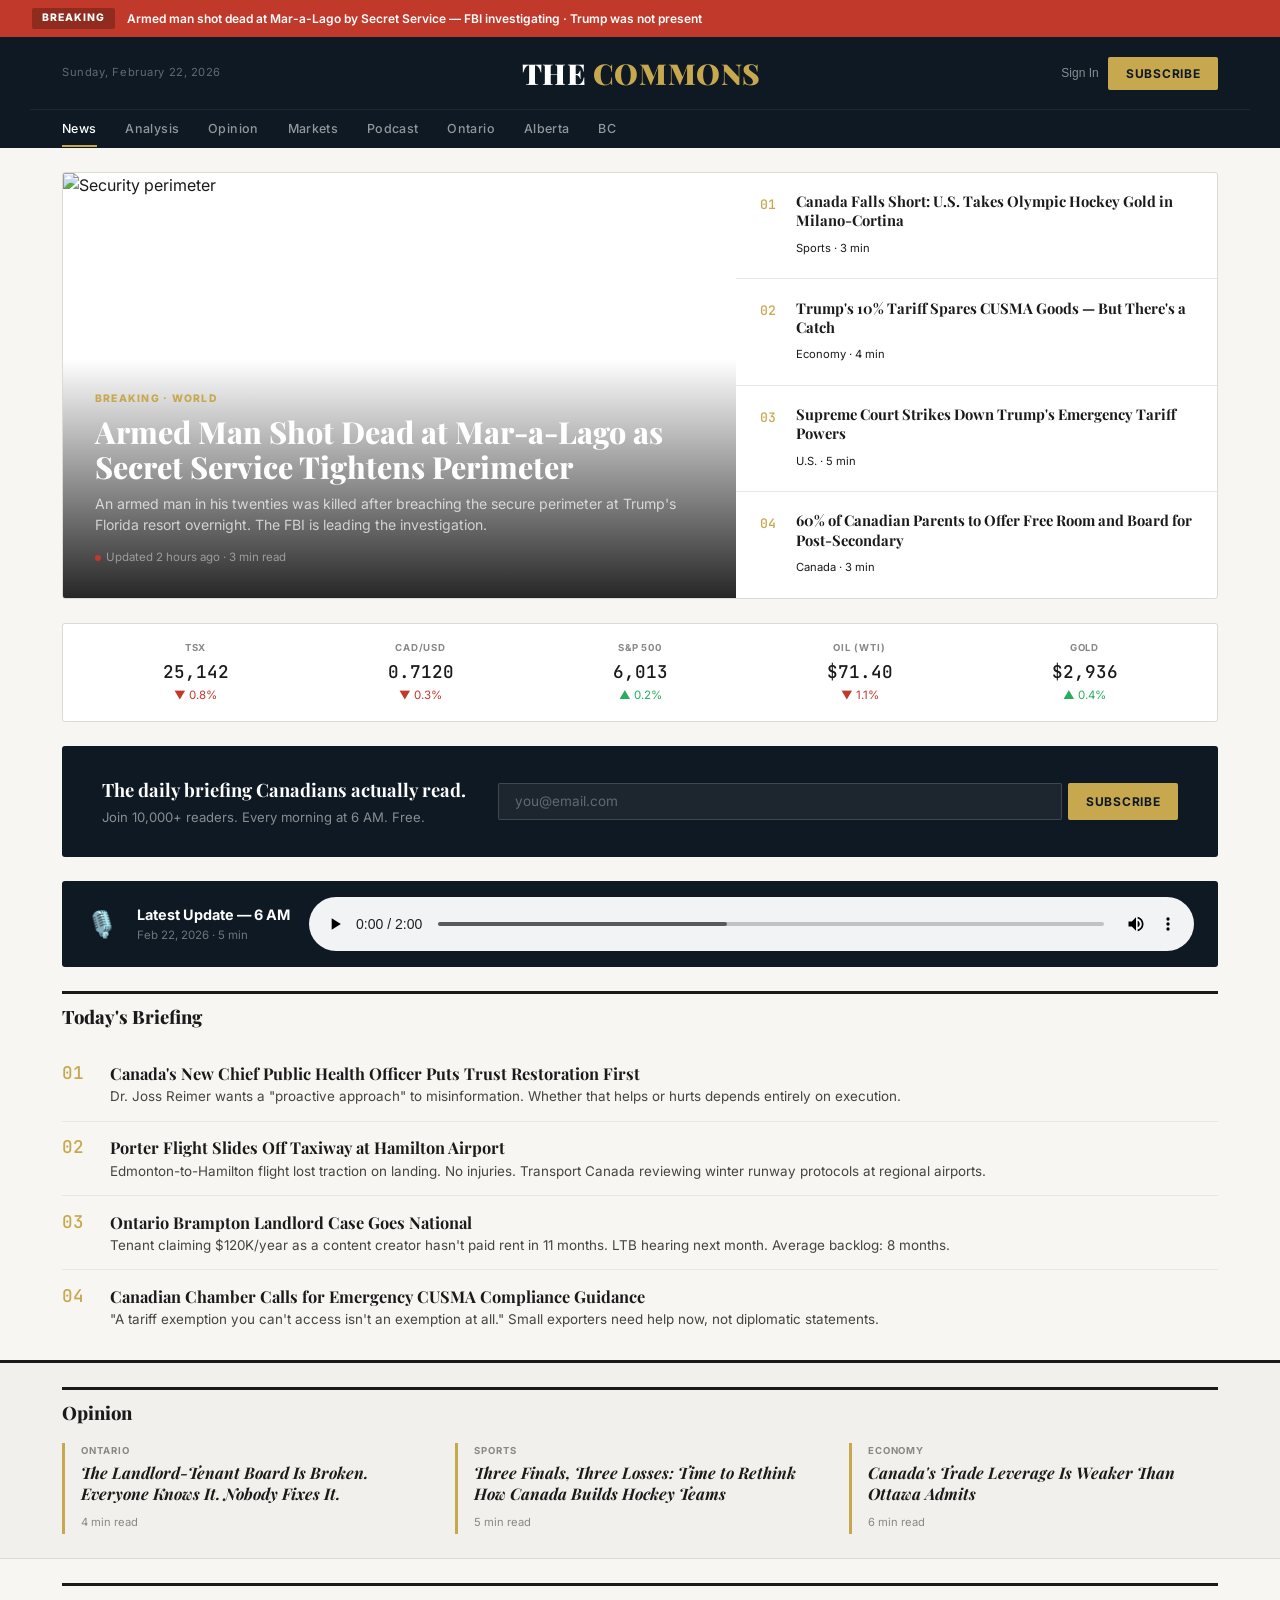
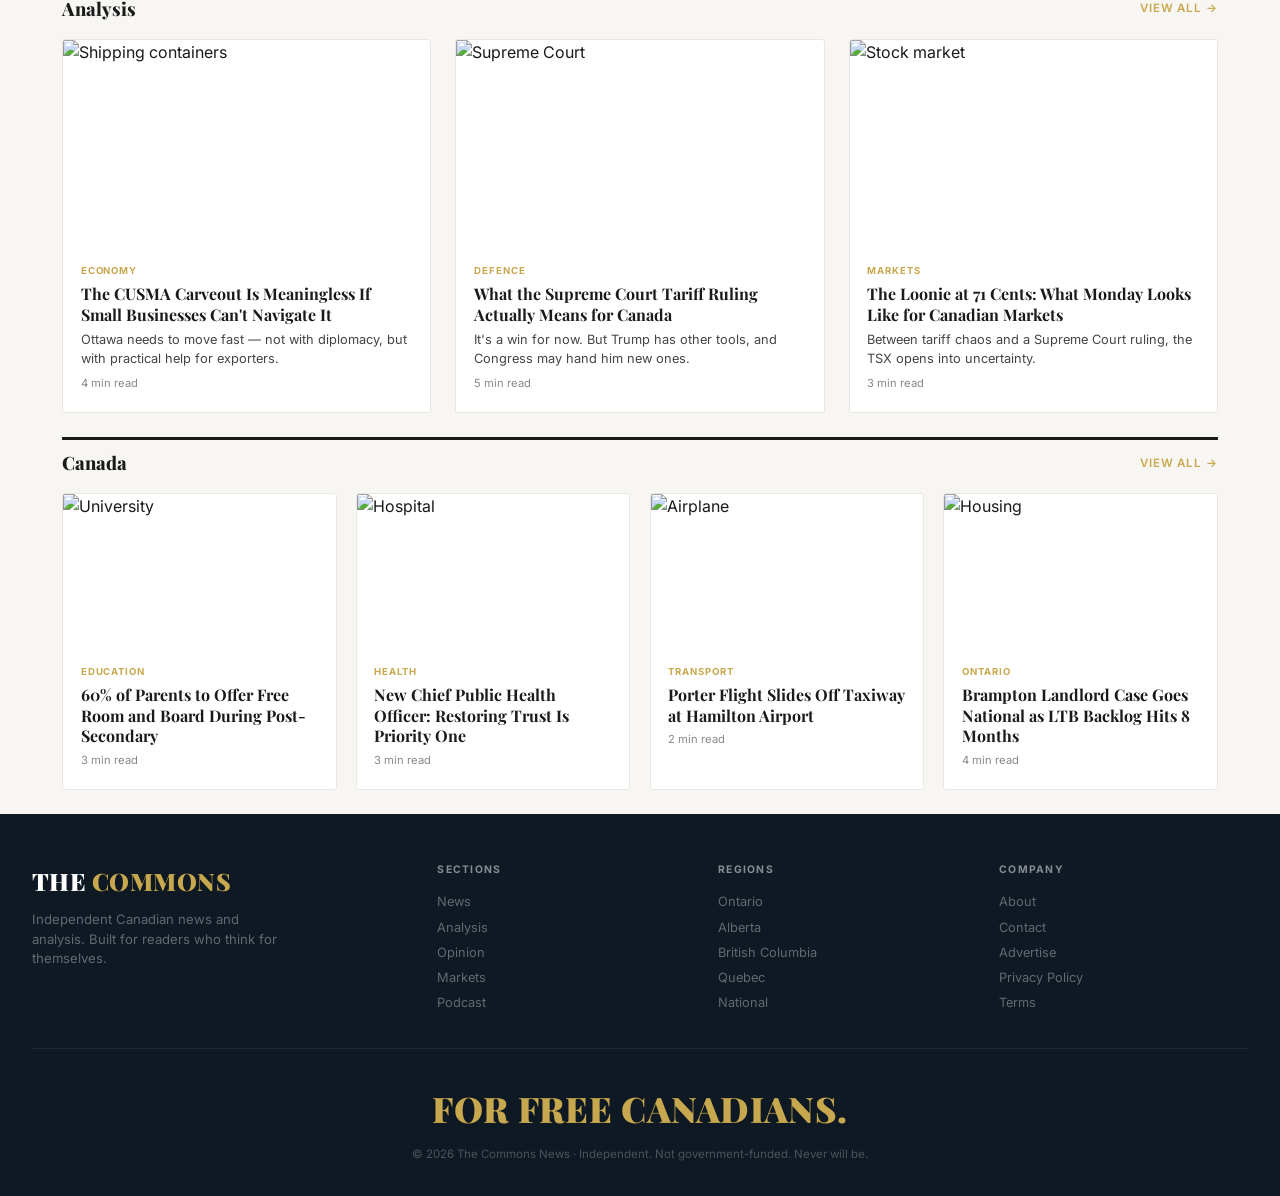
==== commit 32ee4dd8: "v3: 10/10 rebuild - hero grid with overlay, market data bar, inline newsletter, opinion strip, monos" ====
--- a/index.html
+++ b/index.html
@@ -6,183 +6,222 @@
   <title>The Commons — Independent Canadian News</title>
   <meta name="description" content="Smart, independent Canadian news and analysis. Not government-funded. Never will be.">
   <meta property="og:title" content="The Commons — Independent Canadian News">
-  <meta property="og:description" content="Smart Canadian news and analysis, every morning. Free.">
-  <meta property="og:type" content="website">
+  <meta property="og:description" content="The daily briefing Canadians actually read.">
   <link rel="icon" href="data:image/svg+xml,<svg xmlns='http://www.w3.org/2000/svg' viewBox='0 0 100 100'><text y='.9em' font-size='90'>🏛️</text></svg>">
   <link rel="stylesheet" href="styles.css">
 </head>
 <body>
 
+<!-- BREAKING -->
 <div class="breaking-bar">
-  <span>Breaking</span> Armed man shot dead at Mar-a-Lago by Secret Service — FBI investigating
+  <span class="breaking-label">Breaking</span>
+  <span class="breaking-text">Armed man shot dead at Mar-a-Lago by Secret Service — FBI investigating · Trump was not present</span>
 </div>
 
+<!-- HEADER -->
 <header class="site-header">
-  <div class="header-inner">
-    <a href="index.html" class="site-logo">The <span>Commons</span></a>
-    <button class="nav-toggle" aria-label="Menu"><span></span><span></span><span></span></button>
-    <nav class="main-nav">
-      <a href="index.html">News</a>
-      <a href="article.html">Analysis</a>
-      <a href="#">Opinion</a>
-      <a href="#">Podcast</a>
+  <div class="header-top">
+    <span class="header-date">Sunday, February 22, 2026</span>
+    <a href="index.html" class="site-logo">THE <span>COMMONS</span></a>
+    <div class="header-actions">
+      <button class="btn-login">Sign In</button>
       <a href="subscribe.html" class="btn-subscribe">Subscribe</a>
-    </nav>
-  </div>
+      <button class="nav-toggle" aria-label="Menu"><span></span><span></span><span></span></button>
+    </div>
+  </div>
+  <nav class="header-nav">
+    <a href="index.html" class="active">News</a>
+    <a href="article.html">Analysis</a>
+    <a href="#">Opinion</a>
+    <a href="#">Markets</a>
+    <a href="#">Podcast</a>
+    <a href="#">Ontario</a>
+    <a href="#">Alberta</a>
+    <a href="#">BC</a>
+  </nav>
 </header>
 
-<section class="newsletter-hero">
-  <h2>Canadian news without the spin.</h2>
-  <p class="hero-sub">Join <strong>10,000+ Canadians</strong> who get the daily briefing every morning at 6 AM.</p>
-  <form class="newsletter-form">
-    <input type="email" placeholder="you@email.com" required>
-    <button type="submit" class="btn-subscribe">Subscribe — Free</button>
-  </form>
-  <p class="hero-proof">No spam. No government funding. Unsubscribe anytime.</p>
-</section>
-
 <main class="container">
 
-  <!-- TOP STORY -->
-  <section class="top-story">
-    <div class="section-header">
-      <h2><span class="accent">●</span> Top Story</h2>
-    </div>
-    <div class="top-story-card">
-      <div class="top-story-img">
-        <img src="https://images.unsplash.com/photo-1585155770913-5f0e48712780?w=800&h=500&fit=crop" alt="Secret Service at Mar-a-Lago" loading="lazy">
-      </div>
-      <div class="top-story-content">
-        <div class="category-tag">Breaking · World</div>
-        <h1><a href="article.html">Armed Man Shot Dead at Mar-a-Lago as Secret Service Tightens Perimeter</a></h1>
-        <p class="summary">An armed man in his twenties was killed by Secret Service agents after breaching the secure perimeter at Trump's Florida resort overnight. Trump was not present. The FBI is leading the investigation. No motive has been confirmed.</p>
-        <div class="meta">
-          <span>The Commons</span>
-          <span class="meta-dot">·</span>
-          <span>Feb 22, 2026</span>
-          <span class="meta-dot">·</span>
-          <span>3 min read</span>
-          <span class="meta-dot">·</span>
-          <span class="timestamp"><span class="live-dot"></span>Updated 2h ago</span>
-        </div>
-      </div>
-    </div>
-  </section>
-
-  <!-- TWO-COL: BRIEFING + SIDEBAR -->
-  <div class="two-col">
-    <div>
-      <div class="section-header">
-        <h2>Today's Briefing</h2>
-      </div>
-      <p class="timestamp" style="margin-bottom:0.8rem;">Sunday, February 22, 2026 · <span class="live-dot"></span>Updating</p>
-      <ul class="briefing-list">
-        <li class="briefing-item">
-          <span class="briefing-number">1</span>
+  <!-- HERO -->
+  <section class="hero-section">
+    <div class="hero-grid">
+      <div class="hero-main">
+        <img src="https://images.unsplash.com/photo-1585155770913-5f0e48712780?w=900&h=600&fit=crop" alt="Security perimeter">
+        <div class="hero-overlay">
+          <span class="category-tag">Breaking · World</span>
+          <h1><a href="#" style="color:white;">Armed Man Shot Dead at Mar-a-Lago as Secret Service Tightens Perimeter</a></h1>
+          <p>An armed man in his twenties was killed after breaching the secure perimeter at Trump's Florida resort overnight. The FBI is leading the investigation.</p>
+          <span class="meta"><span class="live-dot"></span>Updated 2 hours ago · 3 min read</span>
+        </div>
+      </div>
+      <div class="hero-sidebar">
+        <div class="hero-sidebar-item">
+          <span class="sidebar-num">01</span>
           <div>
-            <h3><a href="#">Canada Falls Short Again: U.S. Takes Olympic Hockey Gold in Milano-Cortina</a></h3>
-            <p class="briefing-take">Hellebuyck was unbeatable. Crosby: "We did everything but score." Third consecutive Olympic final loss for Canada's men's team.</p>
+            <h3><a href="#">Canada Falls Short: U.S. Takes Olympic Hockey Gold in Milano-Cortina</a></h3>
+            <span class="meta">Sports · 3 min</span>
           </div>
-        </li>
-        <li class="briefing-item">
-          <span class="briefing-number">2</span>
+        </div>
+        <div class="hero-sidebar-item">
+          <span class="sidebar-num">02</span>
           <div>
-            <h3><a href="article.html">Trump's 10% Tariff Spares CUSMA-Compliant Canadian Goods — But There's a Catch</a></h3>
-            <p class="briefing-take">The exemption exists on paper. Small businesses lack the legal resources to prove compliance at the border.</p>
+            <h3><a href="article.html">Trump's 10% Tariff Spares CUSMA Goods — But There's a Catch</a></h3>
+            <span class="meta">Economy · 4 min</span>
           </div>
-        </li>
-        <li class="briefing-item">
-          <span class="briefing-number">3</span>
+        </div>
+        <div class="hero-sidebar-item">
+          <span class="sidebar-num">03</span>
           <div>
             <h3><a href="#">Supreme Court Strikes Down Trump's Emergency Tariff Powers</a></h3>
-            <p class="briefing-take">Ruling calls use of emergency powers "unlawful." Trump doubles down. Markets brace for Monday.</p>
+            <span class="meta">U.S. · 5 min</span>
           </div>
-        </li>
-        <li class="briefing-item">
-          <span class="briefing-number">4</span>
+        </div>
+        <div class="hero-sidebar-item">
+          <span class="sidebar-num">04</span>
           <div>
-            <h3><a href="#">60% of Canadian Parents Will Offer Free Room and Board During Post-Secondary</a></h3>
-            <p class="briefing-take">The cost of living crisis is reshaping how families approach education. A new normal nobody planned for.</p>
+            <h3><a href="#">60% of Canadian Parents to Offer Free Room and Board for Post-Secondary</a></h3>
+            <span class="meta">Canada · 3 min</span>
           </div>
-        </li>
-        <li class="briefing-item">
-          <span class="briefing-number">5</span>
-          <div>
-            <h3><a href="#">Canada's New Chief Public Health Officer Puts Trust Restoration First</a></h3>
-            <p class="briefing-take">Dr. Joss Reimer wants a "proactive approach" to misinformation. Whether that helps or hurts depends entirely on execution.</p>
-          </div>
-        </li>
-        <li class="briefing-item">
-          <span class="briefing-number">6</span>
-          <div>
-            <h3><a href="#">Porter Flight Slides Off Taxiway at Hamilton Airport</a></h3>
-            <p class="briefing-take">Edmonton-to-Hamilton flight lost traction on landing. No injuries. Transport Canada reviewing winter runway protocols.</p>
-          </div>
-        </li>
-      </ul>
-    </div>
-
-    <div class="two-col-sidebar">
-      <div class="section-header">
-        <h2>Opinion</h2>
-      </div>
-      <div class="sidebar-item">
+        </div>
+      </div>
+    </div>
+  </section>
+
+  <!-- DATA BAR -->
+  <div class="data-bar">
+    <div class="data-item">
+      <div class="data-label">TSX</div>
+      <div class="data-value">25,142</div>
+      <div class="data-change data-down">▼ 0.8%</div>
+    </div>
+    <div class="data-item">
+      <div class="data-label">CAD/USD</div>
+      <div class="data-value">0.7120</div>
+      <div class="data-change data-down">▼ 0.3%</div>
+    </div>
+    <div class="data-item">
+      <div class="data-label">S&P 500</div>
+      <div class="data-value">6,013</div>
+      <div class="data-change data-up">▲ 0.2%</div>
+    </div>
+    <div class="data-item">
+      <div class="data-label">Oil (WTI)</div>
+      <div class="data-value">$71.40</div>
+      <div class="data-change data-down">▼ 1.1%</div>
+    </div>
+    <div class="data-item">
+      <div class="data-label">Gold</div>
+      <div class="data-value">$2,936</div>
+      <div class="data-change data-up">▲ 0.4%</div>
+    </div>
+  </div>
+
+  <!-- NEWSLETTER INLINE -->
+  <div class="newsletter-inline">
+    <div class="newsletter-inline-text">
+      <h3>The daily briefing Canadians actually read.</h3>
+      <p>Join 10,000+ readers. Every morning at 6 AM. Free.</p>
+    </div>
+    <form class="newsletter-form">
+      <input type="email" placeholder="you@email.com" required>
+      <button type="submit" class="btn-subscribe">Subscribe</button>
+    </form>
+  </div>
+
+  <!-- AUDIO -->
+  <div class="audio-strip">
+    <span class="audio-icon">🎙️</span>
+    <div class="audio-info">
+      <h3>Latest Update — 6 AM</h3>
+      <p>Feb 22, 2026 · 5 min</p>
+    </div>
+    <audio controls preload="metadata">
+      <source src="audio-6am.mp3" type="audio/mpeg">
+    </audio>
+  </div>
+
+  <!-- BRIEFING -->
+  <section class="briefing-section">
+    <hr class="section-divider">
+    <div class="section-title">Today's Briefing</div>
+    <ul class="briefing-list">
+      <li class="briefing-item">
+        <span class="briefing-num">01</span>
+        <div>
+          <h3><a href="#">Canada's New Chief Public Health Officer Puts Trust Restoration First</a></h3>
+          <p class="briefing-take">Dr. Joss Reimer wants a "proactive approach" to misinformation. Whether that helps or hurts depends entirely on execution.</p>
+        </div>
+      </li>
+      <li class="briefing-item">
+        <span class="briefing-num">02</span>
+        <div>
+          <h3><a href="#">Porter Flight Slides Off Taxiway at Hamilton Airport</a></h3>
+          <p class="briefing-take">Edmonton-to-Hamilton flight lost traction on landing. No injuries. Transport Canada reviewing winter runway protocols at regional airports.</p>
+        </div>
+      </li>
+      <li class="briefing-item">
+        <span class="briefing-num">03</span>
+        <div>
+          <h3><a href="#">Ontario Brampton Landlord Case Goes National</a></h3>
+          <p class="briefing-take">Tenant claiming $120K/year as a content creator hasn't paid rent in 11 months. LTB hearing next month. Average backlog: 8 months.</p>
+        </div>
+      </li>
+      <li class="briefing-item">
+        <span class="briefing-num">04</span>
+        <div>
+          <h3><a href="#">Canadian Chamber Calls for Emergency CUSMA Compliance Guidance</a></h3>
+          <p class="briefing-take">"A tariff exemption you can't access isn't an exemption at all." Small exporters need help now, not diplomatic statements.</p>
+        </div>
+      </li>
+    </ul>
+  </section>
+
+</main>
+
+<!-- OPINION STRIP -->
+<section class="opinion-strip">
+  <div class="container">
+    <hr class="section-divider" style="border-color:var(--text);">
+    <div class="section-title">Opinion</div>
+    <div class="opinion-grid">
+      <div class="opinion-item">
         <span class="category-tag">Ontario</span>
         <h3><a href="#">The Landlord-Tenant Board Is Broken. Everyone Knows It. Nobody Fixes It.</a></h3>
-        <p class="meta" style="margin-top:0.3rem;">4 min read</p>
-      </div>
-      <div class="sidebar-item">
+        <span class="meta">4 min read</span>
+      </div>
+      <div class="opinion-item">
         <span class="category-tag">Sports</span>
         <h3><a href="#">Three Finals, Three Losses: Time to Rethink How Canada Builds Hockey Teams</a></h3>
-        <p class="meta" style="margin-top:0.3rem;">5 min read</p>
-      </div>
-      <div class="sidebar-item">
+        <span class="meta">5 min read</span>
+      </div>
+      <div class="opinion-item">
         <span class="category-tag">Economy</span>
         <h3><a href="#">Canada's Trade Leverage Is Weaker Than Ottawa Admits</a></h3>
-        <p class="meta" style="margin-top:0.3rem;">6 min read</p>
-      </div>
-
-      <div style="margin-top:1.5rem;">
-        <div class="section-header">
-          <h2>Listen</h2>
-        </div>
-        <div class="audio-player-wrap" style="padding:1rem 1.2rem;">
-          <div style="display:flex;gap:0.8rem;align-items:center;width:100%;">
-            <span class="audio-icon">🎙️</span>
-            <div class="audio-info" style="flex:1;">
-              <h3 style="font-size:0.9rem;">6 AM Update</h3>
-              <p style="font-size:0.72rem;">Feb 22 · 5 min</p>
-            </div>
-          </div>
-          <audio controls preload="metadata" style="width:100%;margin-top:0.6rem;">
-            <source src="audio-6am.mp3" type="audio/mpeg">
-          </audio>
-        </div>
-      </div>
-    </div>
-  </div>
+        <span class="meta">6 min read</span>
+      </div>
+    </div>
+  </div>
+</section>
+
+<main class="container">
 
   <!-- ANALYSIS -->
   <section class="content-section">
-    <div class="section-header">
-      <h2>Analysis</h2>
-    </div>
-    <div class="article-grid">
-      <article class="article-card">
-        <div class="card-img">
-          <img src="https://images.unsplash.com/photo-1526304640581-d334cdbbf45e?w=600&h=340&fit=crop" alt="Shipping containers" loading="lazy">
-        </div>
+    <hr class="section-divider">
+    <div class="section-title">Analysis <span class="see-all">View All →</span></div>
+    <div class="article-grid-3">
+      <article class="article-card">
+        <div class="card-img"><img src="https://images.unsplash.com/photo-1526304640581-d334cdbbf45e?w=600&h=340&fit=crop" alt="Shipping containers" loading="lazy"></div>
         <div class="card-body">
           <span class="category-tag">Economy</span>
           <h3><a href="article.html">The CUSMA Carveout Is Meaningless If Small Businesses Can't Navigate It</a></h3>
-          <p class="summary">Ottawa needs to move fast — not with diplomacy, but with practical help for Canadian exporters.</p>
+          <p class="summary">Ottawa needs to move fast — not with diplomacy, but with practical help for exporters.</p>
           <p class="meta">4 min read</p>
         </div>
       </article>
       <article class="article-card">
-        <div class="card-img">
-          <img src="https://images.unsplash.com/photo-1589829545856-d10d557cf95f?w=600&h=340&fit=crop" alt="Supreme Court" loading="lazy">
-        </div>
+        <div class="card-img"><img src="https://images.unsplash.com/photo-1589829545856-d10d557cf95f?w=600&h=340&fit=crop" alt="Supreme Court" loading="lazy"></div>
         <div class="card-body">
           <span class="category-tag">Defence</span>
           <h3><a href="#">What the Supreme Court Tariff Ruling Actually Means for Canada</a></h3>
@@ -191,9 +230,7 @@
         </div>
       </article>
       <article class="article-card">
-        <div class="card-img">
-          <img src="https://images.unsplash.com/photo-1611974789855-9c2a0a7236a3?w=600&h=340&fit=crop" alt="Stock market" loading="lazy">
-        </div>
+        <div class="card-img"><img src="https://images.unsplash.com/photo-1611974789855-9c2a0a7236a3?w=600&h=340&fit=crop" alt="Stock market" loading="lazy"></div>
         <div class="card-body">
           <span class="category-tag">Markets</span>
           <h3><a href="#">The Loonie at 71 Cents: What Monday Looks Like for Canadian Markets</a></h3>
@@ -204,49 +241,76 @@
     </div>
   </section>
 
+  <!-- CANADA -->
+  <section class="content-section">
+    <hr class="section-divider">
+    <div class="section-title">Canada <span class="see-all">View All →</span></div>
+    <div class="article-grid-4">
+      <article class="article-card">
+        <div class="card-img"><img src="https://images.unsplash.com/photo-1503676260728-1c00da094a0b?w=400&h=225&fit=crop" alt="University" loading="lazy"></div>
+        <div class="card-body">
+          <span class="category-tag">Education</span>
+          <h3><a href="#">60% of Parents to Offer Free Room and Board During Post-Secondary</a></h3>
+          <p class="meta">3 min read</p>
+        </div>
+      </article>
+      <article class="article-card">
+        <div class="card-img"><img src="https://images.unsplash.com/photo-1551076805-e1869033e561?w=400&h=225&fit=crop" alt="Hospital" loading="lazy"></div>
+        <div class="card-body">
+          <span class="category-tag">Health</span>
+          <h3><a href="#">New Chief Public Health Officer: Restoring Trust Is Priority One</a></h3>
+          <p class="meta">3 min read</p>
+        </div>
+      </article>
+      <article class="article-card">
+        <div class="card-img"><img src="https://images.unsplash.com/photo-1436491865332-7a61a109db05?w=400&h=225&fit=crop" alt="Airplane" loading="lazy"></div>
+        <div class="card-body">
+          <span class="category-tag">Transport</span>
+          <h3><a href="#">Porter Flight Slides Off Taxiway at Hamilton Airport</a></h3>
+          <p class="meta">2 min read</p>
+        </div>
+      </article>
+      <article class="article-card">
+        <div class="card-img"><img src="https://images.unsplash.com/photo-1560518883-ce09059eeffa?w=400&h=225&fit=crop" alt="Housing" loading="lazy"></div>
+        <div class="card-body">
+          <span class="category-tag">Ontario</span>
+          <h3><a href="#">Brampton Landlord Case Goes National as LTB Backlog Hits 8 Months</a></h3>
+          <p class="meta">4 min read</p>
+        </div>
+      </article>
+    </div>
+  </section>
+
 </main>
 
-<!-- MID CTA -->
-<section class="mid-cta">
-  <h2>The daily briefing Canadians actually read.</h2>
-  <p>News, analysis, and opinion — every morning at 6 AM. Free forever.</p>
-  <form class="newsletter-form">
-    <input type="email" placeholder="you@email.com" required>
-    <button type="submit" class="btn-subscribe">Subscribe Free</button>
-  </form>
-</section>
-
+<!-- FOOTER -->
 <footer class="site-footer">
   <div class="footer-inner">
     <div class="footer-brand">
-      <span class="site-logo">The <span>Commons</span></span>
+      <span class="site-logo">THE <span>COMMONS</span></span>
       <p>Independent Canadian news and analysis. Built for readers who think for themselves.</p>
     </div>
-    <div class="footer-links-col">
+    <div class="footer-col">
       <h4>Sections</h4>
-      <a href="#">News</a>
-      <a href="#">Analysis</a>
-      <a href="#">Opinion</a>
-      <a href="#">Podcast</a>
-      <a href="#">Markets</a>
-    </div>
-    <div class="footer-links-col">
+      <a href="#">News</a><a href="#">Analysis</a><a href="#">Opinion</a><a href="#">Markets</a><a href="#">Podcast</a>
+    </div>
+    <div class="footer-col">
+      <h4>Regions</h4>
+      <a href="#">Ontario</a><a href="#">Alberta</a><a href="#">British Columbia</a><a href="#">Quebec</a><a href="#">National</a>
+    </div>
+    <div class="footer-col">
       <h4>Company</h4>
-      <a href="#">About</a>
-      <a href="#">Contact</a>
-      <a href="#">Advertise</a>
-      <a href="#">Privacy Policy</a>
-      <a href="#">Terms of Use</a>
-    </div>
-  </div>
-  <div class="footer-bottom">
-    <p class="footer-tagline">For free Canadians.</p>
+      <a href="#">About</a><a href="#">Contact</a><a href="#">Advertise</a><a href="#">Privacy Policy</a><a href="#">Terms</a>
+    </div>
+  </div>
+  <div class="footer-statement">
+    <h2>FOR FREE CANADIANS.</h2>
     <p class="footer-copy">© 2026 The Commons News · Independent. Not government-funded. Never will be.</p>
   </div>
 </footer>
 
 <div class="mobile-cta-bar">
-  <a href="subscribe.html" class="btn-subscribe">Subscribe to The Commons — Free</a>
+  <a href="subscribe.html" class="btn-subscribe">Subscribe — Free</a>
 </div>
 
 <script src="script.js"></script>
--- a/styles.css
+++ b/styles.css
@@ -1,44 +1,39 @@
-/* The Commons v2 — Complete Rebuild */
-@import url('https://fonts.googleapis.com/css2?family=Playfair+Display:wght@400;600;700;800;900&family=Inter:wght@400;500;600;700&display=swap');
+/* The Commons v3 — 10/10 Rebuild */
+@import url('https://fonts.googleapis.com/css2?family=Playfair+Display:ital,wght@0,400;0,600;0,700;0,800;0,900;1,400;1,700&family=Inter:wght@400;500;600;700;800&family=JetBrains+Mono:wght@400;500&display=swap');
 
 :root {
   --navy: #0f1923;
-  --navy-mid: #1a2744;
-  --navy-light: #243352;
+  --navy-mid: #182335;
+  --navy-light: #1e2d44;
   --gold: #c8a84e;
   --gold-soft: #d4b86a;
-  --gold-pale: #f0e4c4;
+  --gold-pale: #f5edda;
   --red: #c0392b;
+  --red-soft: #e74c3c;
+  --green: #27ae60;
+  --blue: #2980b9;
   --white: #ffffff;
-  --off-white: #f8f7f4;
-  --cream: #faf9f6;
+  --off-white: #f7f6f3;
+  --cream: #faf8f5;
+  --warm-gray: #f2f0ec;
   --text: #1a1a1a;
-  --text-secondary: #4a4a4a;
-  --text-muted: #8a8a8a;
-  --border: #e2e0dc;
-  --border-light: #eeedea;
-  --radius: 4px;
-  --max-width: 1200px;
+  --text-secondary: #444;
+  --text-muted: #888;
+  --border: #ddd9d3;
+  --border-light: #eae7e2;
+  --radius: 3px;
+  --max-width: 1220px;
   --serif: 'Playfair Display', Georgia, serif;
   --sans: 'Inter', -apple-system, BlinkMacSystemFont, sans-serif;
-  --shadow-sm: 0 1px 3px rgba(0,0,0,0.06);
-  --shadow-md: 0 4px 12px rgba(0,0,0,0.08);
-  --shadow-lg: 0 8px 30px rgba(0,0,0,0.12);
+  --mono: 'JetBrains Mono', monospace;
+  --transition: 0.15s ease;
 }
 
 @media (prefers-color-scheme: dark) {
   :root {
-    --white: #0f1318;
-    --off-white: #0c1016;
-    --cream: #111820;
-    --text: #e2e2e2;
-    --text-secondary: #b0b0b0;
-    --text-muted: #707070;
-    --border: #222c3a;
-    --border-light: #1a2230;
-    --shadow-sm: 0 1px 3px rgba(0,0,0,0.3);
-    --shadow-md: 0 4px 12px rgba(0,0,0,0.4);
-    --shadow-lg: 0 8px 30px rgba(0,0,0,0.5);
+    --white: #0e1318; --off-white: #0b0f14; --cream: #10161e; --warm-gray: #141c26;
+    --text: #e0e0e0; --text-secondary: #aaa; --text-muted: #666;
+    --border: #222c3a; --border-light: #1a2230;
   }
 }
 
@@ -50,27 +45,33 @@
   background: var(--off-white);
   line-height: 1.6;
   -webkit-font-smoothing: antialiased;
-  -moz-osx-font-smoothing: grayscale;
-}
-a { color: inherit; text-decoration: none; transition: color 0.15s; }
+}
+a { color: inherit; text-decoration: none; }
 img { max-width: 100%; display: block; }
 
-/* ===== BREAKING BAR ===== */
+/* ===== BREAKING ===== */
 .breaking-bar {
   background: var(--red);
   color: white;
-  font-size: 0.78rem;
+  font-size: 0.75rem;
   font-weight: 600;
-  text-align: center;
-  padding: 0.45rem 1rem;
-  letter-spacing: 0.03em;
-}
-.breaking-bar span { 
-  font-weight: 800; 
-  text-transform: uppercase; 
-  letter-spacing: 0.08em;
-  margin-right: 0.5rem;
-}
+  padding: 0.5rem 2rem;
+  display: flex;
+  align-items: center;
+  gap: 0.8rem;
+  overflow: hidden;
+}
+.breaking-label {
+  background: rgba(0,0,0,0.25);
+  padding: 0.15rem 0.6rem;
+  border-radius: 2px;
+  font-weight: 800;
+  text-transform: uppercase;
+  letter-spacing: 0.1em;
+  font-size: 0.65rem;
+  flex-shrink: 0;
+}
+.breaking-text { white-space: nowrap; }
 
 /* ===== HEADER ===== */
 .site-header {
@@ -79,747 +80,544 @@
   top: 0;
   z-index: 100;
 }
-
-.header-inner {
+.header-top {
   max-width: var(--max-width);
   margin: 0 auto;
-  padding: 0 2rem;
+  padding: 0.8rem 2rem;
   display: flex;
   align-items: center;
   justify-content: space-between;
-  height: 56px;
-}
-
+  border-bottom: 1px solid rgba(255,255,255,0.06);
+}
+.header-date {
+  font-size: 0.7rem;
+  color: rgba(255,255,255,0.35);
+  letter-spacing: 0.05em;
+}
 .site-logo {
   font-family: var(--serif);
-  font-size: 1.5rem;
-  font-weight: 800;
-  color: var(--white);
-  letter-spacing: 0.04em;
+  font-size: 1.8rem;
+  font-weight: 900;
+  color: white;
+  letter-spacing: 0.02em;
 }
 .site-logo span { color: var(--gold); }
-
-.main-nav { display: flex; gap: 1.8rem; align-items: center; }
-.main-nav a {
-  color: rgba(255,255,255,0.65);
-  font-size: 0.82rem;
-  font-weight: 500;
-  letter-spacing: 0.04em;
-  transition: color 0.15s;
-}
-.main-nav a:hover { color: white; }
+.header-actions { display: flex; gap: 0.6rem; align-items: center; }
 
 .btn-subscribe {
   background: var(--gold);
   color: var(--navy);
-  padding: 0.4rem 1.1rem;
-  border-radius: 3px;
-  font-size: 0.78rem;
+  padding: 0.42rem 1.1rem;
+  border-radius: 2px;
+  font-size: 0.75rem;
   font-weight: 700;
   text-transform: uppercase;
   letter-spacing: 0.06em;
   border: none;
   cursor: pointer;
-  transition: all 0.15s;
+  transition: all var(--transition);
   display: inline-block;
   text-align: center;
+  font-family: var(--sans);
 }
 .btn-subscribe:hover { background: var(--gold-soft); transform: translateY(-1px); }
 
-.btn-subscribe-outline {
-  background: transparent;
-  color: var(--gold);
-  border: 1.5px solid var(--gold);
-  padding: 0.4rem 1.1rem;
-  border-radius: 3px;
-  font-size: 0.78rem;
-  font-weight: 700;
-  text-transform: uppercase;
-  letter-spacing: 0.06em;
+.btn-login {
+  color: rgba(255,255,255,0.5);
+  font-size: 0.75rem;
+  font-weight: 500;
   cursor: pointer;
-  transition: all 0.15s;
-}
-.btn-subscribe-outline:hover { background: var(--gold); color: var(--navy); }
-
-.nav-toggle { display: none; background: none; border: none; cursor: pointer; padding: 0.5rem; }
-.nav-toggle span { display: block; width: 20px; height: 2px; background: white; margin: 4px 0; }
-
-@media (max-width: 768px) {
-  .nav-toggle { display: block; }
-  .main-nav {
-    display: none;
-    position: absolute;
-    top: 56px; left: 0; right: 0;
-    background: var(--navy);
-    flex-direction: column;
-    padding: 1.2rem 2rem;
-    gap: 0.8rem;
-    border-top: 1px solid rgba(255,255,255,0.1);
-  }
-  .main-nav.open { display: flex; }
-  .header-inner { padding: 0 1rem; }
-}
-
-/* ===== NEWSLETTER HERO ===== */
-.newsletter-hero {
-  background: linear-gradient(135deg, var(--navy) 0%, var(--navy-mid) 100%);
-  padding: 2.8rem 2rem 3rem;
-  text-align: center;
-  position: relative;
-  overflow: hidden;
-}
-.newsletter-hero::before {
-  content: '';
-  position: absolute;
-  top: -50%; left: -50%;
-  width: 200%; height: 200%;
-  background: radial-gradient(circle at 30% 50%, rgba(200,168,78,0.06) 0%, transparent 50%);
-}
-
-.newsletter-hero h2 {
-  font-family: var(--serif);
-  color: white;
-  font-size: 1.8rem;
-  font-weight: 700;
-  margin-bottom: 0.4rem;
-  position: relative;
-}
-
-.newsletter-hero .hero-sub {
-  color: rgba(255,255,255,0.55);
-  font-size: 0.92rem;
-  margin-bottom: 1.4rem;
-  position: relative;
-}
-.newsletter-hero .hero-sub strong { color: var(--gold-soft); font-weight: 600; }
-
-.newsletter-form {
-  display: flex;
-  gap: 0.5rem;
-  max-width: 440px;
-  margin: 0 auto 0.8rem;
-  position: relative;
-}
-.newsletter-form input[type="email"] {
-  flex: 1;
-  padding: 0.65rem 1rem;
-  border: 1.5px solid rgba(255,255,255,0.15);
-  border-radius: 3px;
-  background: rgba(255,255,255,0.07);
-  color: white;
-  font-family: var(--sans);
-  font-size: 0.9rem;
-  outline: none;
-  transition: border-color 0.2s;
-}
-.newsletter-form input::placeholder { color: rgba(255,255,255,0.35); }
-.newsletter-form input:focus { border-color: var(--gold); }
-
-.hero-proof {
-  color: rgba(255,255,255,0.4);
-  font-size: 0.78rem;
-  position: relative;
-}
-
-/* ===== CONTAINER ===== */
-.container {
+  background: none;
+  border: none;
+  transition: color var(--transition);
+}
+.btn-login:hover { color: white; }
+
+.header-nav {
   max-width: var(--max-width);
   margin: 0 auto;
   padding: 0 2rem;
-}
+  display: flex;
+  align-items: center;
+  gap: 1.8rem;
+  height: 38px;
+}
+.header-nav a {
+  color: rgba(255,255,255,0.55);
+  font-size: 0.78rem;
+  font-weight: 500;
+  letter-spacing: 0.03em;
+  transition: color var(--transition);
+  position: relative;
+}
+.header-nav a:hover, .header-nav a.active { color: white; }
+.header-nav a.active::after {
+  content: '';
+  position: absolute;
+  bottom: -8px; left: 0; right: 0;
+  height: 2px;
+  background: var(--gold);
+}
+
+.nav-toggle { display: none; background: none; border: none; cursor: pointer; padding: 0.5rem; }
+.nav-toggle span { display: block; width: 18px; height: 1.5px; background: white; margin: 4px 0; }
+
+@media (max-width: 768px) {
+  .header-top { padding: 0.6rem 1rem; }
+  .header-date { display: none; }
+  .site-logo { font-size: 1.4rem; }
+  .header-nav { display: none; }
+  .nav-toggle { display: block; }
+}
+
+/* ===== CONTAINER ===== */
+.container { max-width: var(--max-width); margin: 0 auto; padding: 0 2rem; }
 @media (max-width: 768px) { .container { padding: 0 1rem; } }
 
-/* ===== SECTION LABEL ===== */
-.section-header {
+/* ===== SECTION DIVIDER ===== */
+.section-divider {
+  border: none;
+  border-top: 3px solid var(--text);
+  margin: 0;
+}
+.section-title {
+  font-family: var(--serif);
+  font-size: 1.15rem;
+  font-weight: 800;
+  padding: 0.5rem 0 1rem;
   display: flex;
   align-items: center;
-  gap: 0.8rem;
-  margin-bottom: 1.2rem;
-}
-.section-header h2 {
+  justify-content: space-between;
+}
+.section-title .see-all {
   font-family: var(--sans);
   font-size: 0.72rem;
-  font-weight: 700;
+  font-weight: 600;
+  color: var(--gold);
+  text-transform: uppercase;
+  letter-spacing: 0.08em;
+}
+
+/* ===== HERO SECTION ===== */
+.hero-section {
+  padding: 1.5rem 0;
+}
+.hero-grid {
+  display: grid;
+  grid-template-columns: 1.4fr 1fr;
+  gap: 0;
+  border: 1px solid var(--border);
+  background: var(--white);
+  border-radius: var(--radius);
+  overflow: hidden;
+}
+.hero-main {
+  position: relative;
+}
+.hero-main img {
+  width: 100%; height: 100%;
+  object-fit: cover;
+  min-height: 400px;
+}
+.hero-overlay {
+  position: absolute;
+  bottom: 0; left: 0; right: 0;
+  background: linear-gradient(transparent, rgba(0,0,0,0.85));
+  padding: 2rem 2rem 1.8rem;
+  color: white;
+}
+.hero-overlay .category-tag {
+  font-size: 0.65rem;
+  font-weight: 800;
   text-transform: uppercase;
   letter-spacing: 0.12em;
-  color: var(--text-muted);
-}
-.section-header::after {
-  content: '';
-  flex: 1;
-  height: 1px;
-  background: var(--border);
-}
-.section-header .accent {
   color: var(--gold);
-}
-
-/* ===== TIMESTAMP ===== */
-.timestamp {
-  font-size: 0.72rem;
-  color: var(--text-muted);
-  font-weight: 500;
-}
-.timestamp .live-dot {
-  display: inline-block;
-  width: 6px; height: 6px;
-  background: var(--red);
-  border-radius: 50%;
-  margin-right: 0.3rem;
-  animation: pulse 2s infinite;
-}
-@keyframes pulse {
-  0%, 100% { opacity: 1; }
-  50% { opacity: 0.4; }
-}
-
-/* ===== TOP STORY ===== */
-.top-story {
-  padding: 2rem 0;
-}
-
-.top-story-card {
-  display: grid;
-  grid-template-columns: 1.3fr 1fr;
-  gap: 2.5rem;
-  align-items: start;
-}
-
-.top-story-img {
-  width: 100%;
-  aspect-ratio: 16/10;
-  border-radius: var(--radius);
-  overflow: hidden;
-  position: relative;
-}
-.top-story-img img {
-  width: 100%; height: 100%;
-  object-fit: cover;
-}
-
-.top-story-content .category-tag {
-  font-size: 0.68rem;
-  font-weight: 700;
-  text-transform: uppercase;
-  letter-spacing: 0.1em;
-  color: var(--red);
-  margin-bottom: 0.6rem;
-  display: inline-block;
-}
-
-.top-story-content h1 {
+  margin-bottom: 0.5rem;
+  display: block;
+}
+.hero-overlay h1 {
   font-family: var(--serif);
-  font-size: 2.1rem;
+  font-size: 1.9rem;
   font-weight: 800;
   line-height: 1.15;
-  margin-bottom: 0.7rem;
-  color: var(--text);
-}
-.top-story-content h1 a { color: inherit; }
-.top-story-content h1 a:hover { color: var(--navy-mid); }
-
-.top-story-content .summary {
-  color: var(--text-secondary);
-  font-size: 1rem;
-  line-height: 1.65;
-  margin-bottom: 1rem;
-}
-
-.meta {
-  font-size: 0.78rem;
-  color: var(--text-muted);
+  margin-bottom: 0.5rem;
+}
+.hero-overlay p {
+  font-size: 0.88rem;
+  color: rgba(255,255,255,0.7);
+  line-height: 1.5;
+  margin-bottom: 0.5rem;
+}
+.hero-overlay .meta { color: rgba(255,255,255,0.45); font-size: 0.72rem; }
+.hero-overlay .live-dot {
+  display: inline-block; width: 6px; height: 6px;
+  background: var(--red); border-radius: 50%;
+  margin-right: 0.3rem; animation: pulse 2s infinite;
+}
+@keyframes pulse { 0%,100%{opacity:1;} 50%{opacity:0.3;} }
+
+.hero-sidebar {
+  display: flex;
+  flex-direction: column;
+}
+.hero-sidebar-item {
+  flex: 1;
+  padding: 1.2rem 1.5rem;
+  border-bottom: 1px solid var(--border-light);
+  display: flex;
+  gap: 1rem;
+  align-items: flex-start;
+  transition: background var(--transition);
+}
+.hero-sidebar-item:last-child { border-bottom: none; }
+.hero-sidebar-item:hover { background: var(--warm-gray); }
+.hero-sidebar-item .sidebar-num {
+  font-family: var(--mono);
+  font-size: 0.82rem;
+  font-weight: 500;
+  color: var(--gold);
+  min-width: 20px;
+  padding-top: 0.1rem;
+}
+.hero-sidebar-item h3 {
+  font-family: var(--serif);
+  font-size: 0.92rem;
+  font-weight: 700;
+  line-height: 1.3;
+  margin-bottom: 0.2rem;
+}
+.hero-sidebar-item h3 a { color: var(--text); }
+.hero-sidebar-item h3 a:hover { color: var(--gold); }
+.hero-sidebar-item .meta { font-size: 0.7rem; }
+
+@media (max-width: 900px) {
+  .hero-grid { grid-template-columns: 1fr; }
+  .hero-main img { min-height: 250px; }
+}
+
+/* ===== NEWSLETTER INLINE ===== */
+.newsletter-inline {
+  background: var(--navy);
+  border-radius: var(--radius);
+  padding: 1.8rem 2.5rem;
   display: flex;
   align-items: center;
-  gap: 0.5rem;
-}
-.meta-dot { color: var(--border); }
+  gap: 2rem;
+  margin: 1.5rem 0;
+}
+.newsletter-inline-text h3 {
+  font-family: var(--serif);
+  color: white;
+  font-size: 1.15rem;
+  font-weight: 700;
+  margin-bottom: 0.2rem;
+}
+.newsletter-inline-text p {
+  color: rgba(255,255,255,0.5);
+  font-size: 0.82rem;
+}
+.newsletter-inline .newsletter-form { flex: 1; margin: 0; }
+.newsletter-form {
+  display: flex;
+  gap: 0.4rem;
+}
+.newsletter-form input[type="email"] {
+  flex: 1;
+  padding: 0.6rem 1rem;
+  border: 1.5px solid rgba(255,255,255,0.15);
+  border-radius: 2px;
+  background: rgba(255,255,255,0.06);
+  color: white;
+  font-family: var(--sans);
+  font-size: 0.85rem;
+  outline: none;
+  transition: border-color var(--transition);
+}
+.newsletter-form input::placeholder { color: rgba(255,255,255,0.3); }
+.newsletter-form input:focus { border-color: var(--gold); }
 
 @media (max-width: 768px) {
-  .top-story-card { grid-template-columns: 1fr; gap: 1.2rem; }
-  .top-story-content h1 { font-size: 1.6rem; }
+  .newsletter-inline { flex-direction: column; padding: 1.5rem; gap: 1rem; text-align: center; }
 }
 
 /* ===== BRIEFING ===== */
-.briefing { padding: 0 0 2rem; }
-
+.briefing-section { padding: 0 0 1rem; }
 .briefing-list { list-style: none; }
-
 .briefing-item {
-  display: flex;
+  display: grid;
+  grid-template-columns: 32px 1fr;
   gap: 1rem;
-  padding: 1rem 0;
+  padding: 0.9rem 0;
   border-bottom: 1px solid var(--border-light);
-  align-items: flex-start;
+  align-items: start;
 }
 .briefing-item:last-child { border-bottom: none; }
-
-.briefing-number {
-  font-family: var(--serif);
-  font-size: 1.4rem;
-  font-weight: 800;
+.briefing-num {
+  font-family: var(--mono);
+  font-size: 1.1rem;
+  font-weight: 500;
   color: var(--gold);
-  min-width: 28px;
-  line-height: 1.2;
-}
-
+  line-height: 1.3;
+}
 .briefing-item h3 {
   font-family: var(--serif);
-  font-size: 1rem;
+  font-size: 1.02rem;
   font-weight: 700;
   line-height: 1.35;
-  margin-bottom: 0.25rem;
-}
-.briefing-item h3 a { color: var(--text); }
+  margin-bottom: 0.15rem;
+}
+.briefing-item h3 a { color: var(--text); transition: color var(--transition); }
 .briefing-item h3 a:hover { color: var(--gold); }
-
 .briefing-take {
-  font-size: 0.85rem;
+  font-size: 0.84rem;
   color: var(--text-secondary);
   line-height: 1.5;
 }
 
 /* ===== CONTENT GRID ===== */
-.content-section { padding: 2rem 0; }
-
-.article-grid {
+.content-section { padding: 0 0 1.5rem; }
+
+.article-grid-3 {
   display: grid;
   grid-template-columns: repeat(3, 1fr);
   gap: 1.5rem;
 }
-@media (max-width: 900px) { .article-grid { grid-template-columns: repeat(2, 1fr); } }
-@media (max-width: 600px) { .article-grid { grid-template-columns: 1fr; } }
+.article-grid-4 {
+  display: grid;
+  grid-template-columns: repeat(4, 1fr);
+  gap: 1.2rem;
+}
+@media (max-width: 900px) { .article-grid-3, .article-grid-4 { grid-template-columns: repeat(2, 1fr); } }
+@media (max-width: 600px) { .article-grid-3, .article-grid-4 { grid-template-columns: 1fr; } }
 
 .article-card {
   background: var(--white);
   border-radius: var(--radius);
   overflow: hidden;
-  box-shadow: var(--shadow-sm);
-  transition: box-shadow 0.2s, transform 0.2s;
+  transition: all var(--transition);
   border: 1px solid var(--border-light);
 }
-.article-card:hover { box-shadow: var(--shadow-md); transform: translateY(-2px); }
-
-.card-img {
-  width: 100%;
-  aspect-ratio: 16/9;
-  overflow: hidden;
-}
-.card-img img {
-  width: 100%; height: 100%;
-  object-fit: cover;
-  transition: transform 0.3s;
-}
-.article-card:hover .card-img img { transform: scale(1.03); }
-
-.card-body { padding: 1.1rem 1.2rem; }
-
+.article-card:hover { box-shadow: 0 6px 20px rgba(0,0,0,0.08); transform: translateY(-2px); }
+.card-img { width: 100%; aspect-ratio: 16/9; overflow: hidden; position: relative; }
+.card-img img { width: 100%; height: 100%; object-fit: cover; transition: transform 0.4s; }
+.article-card:hover .card-img img { transform: scale(1.04); }
+.card-body { padding: 1rem 1.1rem 1.2rem; }
 .card-body .category-tag {
-  font-size: 0.62rem;
-  font-weight: 700;
-  text-transform: uppercase;
-  letter-spacing: 0.1em;
-  color: var(--gold);
-  margin-bottom: 0.4rem;
-  display: block;
-}
-
-.card-body h3 {
-  font-family: var(--serif);
-  font-size: 1.05rem;
-  font-weight: 700;
-  line-height: 1.3;
-  margin-bottom: 0.4rem;
-}
+  font-size: 0.6rem; font-weight: 700; text-transform: uppercase;
+  letter-spacing: 0.1em; color: var(--gold); margin-bottom: 0.35rem; display: block;
+}
+.card-body h3 { font-family: var(--serif); font-size: 1rem; font-weight: 700; line-height: 1.3; margin-bottom: 0.3rem; }
 .card-body h3 a { color: var(--text); }
 .card-body h3 a:hover { color: var(--gold); }
-
-.card-body .summary {
-  font-size: 0.82rem;
-  color: var(--text-secondary);
-  line-height: 1.5;
-  margin-bottom: 0.6rem;
-}
-
-/* ===== TWO-COL LAYOUT ===== */
-.two-col {
+.card-body .summary { font-size: 0.8rem; color: var(--text-secondary); line-height: 1.5; margin-bottom: 0.4rem; }
+.card-body .meta { font-size: 0.7rem; color: var(--text-muted); }
+
+/* ===== OPINION STRIP ===== */
+.opinion-strip {
+  background: var(--warm-gray);
+  border-top: 3px solid var(--text);
+  border-bottom: 1px solid var(--border);
+  padding: 1.5rem 0;
+  margin: 0 0 1.5rem;
+}
+.opinion-grid {
   display: grid;
-  grid-template-columns: 2fr 1fr;
-  gap: 2.5rem;
-  padding: 2rem 0;
-}
-.two-col-sidebar {
-  border-left: 1px solid var(--border);
-  padding-left: 2rem;
-}
-
-.sidebar-item {
-  padding: 1rem 0;
-  border-bottom: 1px solid var(--border-light);
-}
-.sidebar-item:first-child { padding-top: 0; }
-.sidebar-item h3 {
-  font-family: var(--serif);
-  font-size: 0.95rem;
-  font-weight: 700;
-  line-height: 1.3;
-  margin-bottom: 0.2rem;
-}
-.sidebar-item h3 a { color: var(--text); }
-.sidebar-item h3 a:hover { color: var(--gold); }
-.sidebar-item .category-tag {
-  font-size: 0.6rem;
-  font-weight: 700;
-  text-transform: uppercase;
-  letter-spacing: 0.1em;
-  color: var(--gold);
-  margin-bottom: 0.3rem;
-  display: block;
-}
-
+  grid-template-columns: repeat(3, 1fr);
+  gap: 1.5rem;
+}
+@media (max-width: 768px) { .opinion-grid { grid-template-columns: 1fr; } }
+.opinion-item { padding-left: 1rem; border-left: 3px solid var(--gold); }
+.opinion-item .category-tag {
+  font-size: 0.6rem; font-weight: 700; text-transform: uppercase;
+  letter-spacing: 0.1em; color: var(--text-muted); margin-bottom: 0.3rem; display: block;
+}
+.opinion-item h3 {
+  font-family: var(--serif); font-size: 1rem; font-weight: 700;
+  line-height: 1.3; font-style: italic; margin-bottom: 0.2rem;
+}
+.opinion-item h3 a { color: var(--text); }
+.opinion-item h3 a:hover { color: var(--gold); }
+.opinion-item .meta { font-size: 0.7rem; color: var(--text-muted); }
+
+/* ===== AUDIO STRIP ===== */
+.audio-strip {
+  background: var(--navy);
+  border-radius: var(--radius);
+  padding: 1rem 1.5rem;
+  display: flex;
+  align-items: center;
+  gap: 1.2rem;
+  margin-bottom: 1.5rem;
+}
+.audio-strip .audio-icon { font-size: 1.6rem; }
+.audio-strip .audio-info h3 { color: white; font-size: 0.9rem; font-weight: 700; }
+.audio-strip .audio-info p { color: rgba(255,255,255,0.4); font-size: 0.72rem; }
+.audio-strip audio { flex: 1; min-width: 150px; }
 @media (max-width: 768px) {
-  .two-col { grid-template-columns: 1fr; }
-  .two-col-sidebar { border-left: none; padding-left: 0; border-top: 1px solid var(--border); padding-top: 1.5rem; }
-}
-
-/* ===== MID CTA ===== */
-.mid-cta {
-  background: var(--cream);
-  border-top: 1px solid var(--border);
-  border-bottom: 1px solid var(--border);
-  padding: 2.5rem 2rem;
-  text-align: center;
-}
-.mid-cta h2 {
-  font-family: var(--serif);
-  font-size: 1.4rem;
-  font-weight: 700;
-  margin-bottom: 0.4rem;
-}
-.mid-cta p {
-  color: var(--text-secondary);
-  font-size: 0.9rem;
-  margin-bottom: 1.2rem;
-}
-.mid-cta .newsletter-form input[type="email"] {
+  .audio-strip { flex-direction: column; align-items: stretch; }
+}
+
+/* ===== DATA BAR ===== */
+.data-bar {
   background: var(--white);
-  border-color: var(--border);
-  color: var(--text);
-}
-.mid-cta .newsletter-form input::placeholder { color: var(--text-muted); }
-
-/* ===== AUDIO ===== */
-.audio-section { padding: 2rem 0; }
-
-.audio-player-wrap {
-  background: linear-gradient(135deg, var(--navy) 0%, var(--navy-mid) 100%);
-  border-radius: 6px;
-  padding: 1.5rem 2rem;
-  display: flex;
-  align-items: center;
-  gap: 2rem;
-  box-shadow: var(--shadow-md);
-}
-.audio-icon { font-size: 2rem; }
-.audio-info h3 {
-  color: white;
-  font-family: var(--serif);
-  font-size: 1.05rem;
-  font-weight: 700;
-}
-.audio-info p { color: rgba(255,255,255,0.5); font-size: 0.8rem; margin-top: 0.15rem; }
-.audio-player-wrap audio { flex: 1; min-width: 180px; }
-
-@media (max-width: 768px) {
-  .audio-player-wrap { flex-direction: column; align-items: stretch; gap: 1rem; padding: 1.2rem; }
-}
+  border: 1px solid var(--border);
+  border-radius: var(--radius);
+  padding: 1rem 2rem;
+  display: flex;
+  justify-content: space-around;
+  gap: 1.5rem;
+  margin-bottom: 1.5rem;
+}
+.data-item { text-align: center; }
+.data-item .data-label {
+  font-size: 0.6rem; font-weight: 700; text-transform: uppercase;
+  letter-spacing: 0.1em; color: var(--text-muted); margin-bottom: 0.2rem;
+}
+.data-item .data-value { font-family: var(--mono); font-size: 1.1rem; font-weight: 500; }
+.data-item .data-change { font-size: 0.72rem; }
+.data-up { color: var(--green); }
+.data-down { color: var(--red); }
+@media (max-width: 600px) { .data-bar { flex-wrap: wrap; padding: 0.8rem 1rem; } .data-item { flex: 1; min-width: 80px; } }
 
 /* ===== FOOTER ===== */
 .site-footer {
   background: var(--navy);
-  padding: 3rem 2rem;
+  padding: 3rem 2rem 0;
 }
 .footer-inner {
   max-width: var(--max-width);
   margin: 0 auto;
   display: grid;
-  grid-template-columns: 1fr 1fr 1fr;
+  grid-template-columns: 1.5fr 1fr 1fr 1fr;
   gap: 2rem;
-}
-.footer-brand .site-logo { font-size: 1.3rem; margin-bottom: 0.6rem; display: block; }
-.footer-brand p { color: rgba(255,255,255,0.4); font-size: 0.82rem; line-height: 1.5; }
-
-.footer-links-col h4 {
-  color: rgba(255,255,255,0.6);
-  font-size: 0.7rem;
-  text-transform: uppercase;
-  letter-spacing: 0.1em;
-  margin-bottom: 0.8rem;
-}
-.footer-links-col a {
-  display: block;
-  color: rgba(255,255,255,0.4);
-  font-size: 0.82rem;
-  padding: 0.2rem 0;
-}
-.footer-links-col a:hover { color: var(--gold); }
-
-.footer-bottom {
+  padding-bottom: 2rem;
+}
+.footer-brand .site-logo { font-size: 1.5rem; margin-bottom: 0.6rem; display: block; }
+.footer-brand p { color: rgba(255,255,255,0.35); font-size: 0.82rem; line-height: 1.5; max-width: 260px; }
+.footer-col h4 {
+  color: rgba(255,255,255,0.5); font-size: 0.65rem; text-transform: uppercase;
+  letter-spacing: 0.12em; font-weight: 700; margin-bottom: 0.7rem;
+}
+.footer-col a { display: block; color: rgba(255,255,255,0.35); font-size: 0.8rem; padding: 0.15rem 0; transition: color var(--transition); }
+.footer-col a:hover { color: var(--gold); }
+.footer-statement {
   max-width: var(--max-width);
-  margin: 2rem auto 0;
-  padding-top: 1.5rem;
-  border-top: 1px solid rgba(255,255,255,0.08);
+  margin: 0 auto;
+  padding: 2rem 0;
+  border-top: 1px solid rgba(255,255,255,0.06);
   text-align: center;
 }
-.footer-tagline {
+.footer-statement h2 {
   font-family: var(--serif);
-  font-size: 1.4rem;
-  font-weight: 800;
+  font-size: 2.2rem;
+  font-weight: 900;
   color: var(--gold);
   letter-spacing: 0.02em;
   margin-bottom: 0.5rem;
 }
-.footer-copy {
-  color: rgba(255,255,255,0.3);
-  font-size: 0.75rem;
-}
+.footer-copy { color: rgba(255,255,255,0.25); font-size: 0.72rem; }
 
 @media (max-width: 768px) {
-  .footer-inner { grid-template-columns: 1fr; gap: 1.5rem; }
+  .footer-inner { grid-template-columns: 1fr 1fr; }
+  .footer-statement h2 { font-size: 1.6rem; }
 }
 
 /* ===== ARTICLE PAGE ===== */
-.article-header {
-  padding: 2.5rem 0 1.5rem;
-  max-width: 720px;
-  margin: 0 auto;
-}
+.article-header { padding: 2rem 0 1.2rem; max-width: 720px; margin: 0 auto; }
 .article-header .category-tag {
-  font-size: 0.68rem;
-  font-weight: 700;
-  text-transform: uppercase;
-  letter-spacing: 0.1em;
-  color: var(--gold);
-  margin-bottom: 0.8rem;
-  display: inline-block;
-}
-.article-header h1 {
-  font-family: var(--serif);
-  font-size: 2.4rem;
-  font-weight: 800;
-  line-height: 1.15;
-  margin-bottom: 0.6rem;
-}
-.article-header .subhead {
-  font-size: 1.15rem;
-  color: var(--text-secondary);
-  line-height: 1.5;
-  margin-bottom: 1.2rem;
-}
-.article-header .meta {
-  padding-top: 1rem;
-  border-top: 1px solid var(--border);
-}
-.share-links { display: flex; gap: 0.5rem; margin-left: auto; }
+  font-size: 0.65rem; font-weight: 700; text-transform: uppercase;
+  letter-spacing: 0.1em; color: var(--gold); margin-bottom: 0.7rem; display: inline-block;
+}
+.article-header h1 { font-family: var(--serif); font-size: 2.4rem; font-weight: 900; line-height: 1.12; margin-bottom: 0.5rem; }
+.article-header .subhead { font-size: 1.15rem; color: var(--text-secondary); line-height: 1.55; margin-bottom: 1rem; }
+.article-header .meta { padding-top: 0.8rem; border-top: 1px solid var(--border); }
+.share-links { display: flex; gap: 0.4rem; margin-left: auto; }
 .share-btn {
-  background: var(--cream);
-  border: 1px solid var(--border);
-  border-radius: 3px;
-  padding: 0.3rem 0.7rem;
-  font-size: 0.72rem;
-  font-weight: 600;
-  cursor: pointer;
-  color: var(--text-secondary);
-  transition: all 0.15s;
+  background: var(--cream); border: 1px solid var(--border); border-radius: 2px;
+  padding: 0.25rem 0.65rem; font-size: 0.7rem; font-weight: 600; cursor: pointer;
+  color: var(--text-secondary); transition: all var(--transition);
 }
 .share-btn:hover { background: var(--gold); color: var(--navy); border-color: var(--gold); }
 
-.article-hero-img {
-  max-width: 720px;
-  margin: 0 auto 2rem;
-  border-radius: var(--radius);
-  overflow: hidden;
-}
+.article-hero-img { max-width: 720px; margin: 0 auto 1.8rem; border-radius: var(--radius); overflow: hidden; }
 .article-hero-img img { width: 100%; }
-.article-hero-img .img-caption {
-  font-size: 0.75rem;
-  color: var(--text-muted);
-  padding: 0.5rem 0;
-  font-style: italic;
-}
-
-.article-body {
-  max-width: 720px;
-  margin: 0 auto;
-  padding-bottom: 3rem;
-}
-
-.article-section { margin-bottom: 1.8rem; }
-
+.article-hero-img .img-caption { font-size: 0.72rem; color: var(--text-muted); padding: 0.4rem 0; font-style: italic; }
+
+.article-body { max-width: 720px; margin: 0 auto; padding-bottom: 2.5rem; }
+.article-section { margin-bottom: 1.6rem; }
 .article-section-label {
-  font-family: var(--sans);
-  font-size: 0.68rem;
-  font-weight: 700;
-  text-transform: uppercase;
-  letter-spacing: 0.12em;
-  color: var(--gold);
-  margin-bottom: 0.6rem;
-}
-
-.article-body p {
-  font-size: 1.05rem;
-  line-height: 1.75;
-  margin-bottom: 1rem;
-  color: var(--text-secondary);
-}
-
-.article-body ul { list-style: none; margin-bottom: 1.5rem; }
+  font-family: var(--sans); font-size: 0.65rem; font-weight: 700;
+  text-transform: uppercase; letter-spacing: 0.12em; color: var(--gold); margin-bottom: 0.5rem;
+}
+.article-body p { font-size: 1.05rem; line-height: 1.75; margin-bottom: 0.8rem; color: var(--text-secondary); }
+.article-body ul { list-style: none; margin-bottom: 1.2rem; }
 .article-body ul li {
-  padding: 0.6rem 0 0.6rem 1.2rem;
-  position: relative;
-  font-size: 0.98rem;
-  line-height: 1.65;
-  border-bottom: 1px solid var(--border-light);
-  color: var(--text-secondary);
+  padding: 0.5rem 0 0.5rem 1rem; position: relative; font-size: 0.95rem;
+  line-height: 1.65; border-bottom: 1px solid var(--border-light); color: var(--text-secondary);
 }
 .article-body ul li:last-child { border-bottom: none; }
 .article-body ul li::before {
-  content: '';
-  position: absolute;
-  left: 0; top: 1rem;
-  width: 5px; height: 5px;
-  background: var(--gold);
-  border-radius: 50%;
+  content: ''; position: absolute; left: 0; top: 0.85rem;
+  width: 4px; height: 4px; background: var(--gold); border-radius: 50%;
 }
 
 .bottom-line {
-  background: var(--navy);
-  padding: 1.5rem 2rem;
-  border-radius: 6px;
-  margin: 2rem 0;
-  box-shadow: var(--shadow-md);
+  background: var(--navy); padding: 1.4rem 1.8rem; border-radius: var(--radius); margin: 1.5rem 0;
 }
 .bottom-line .article-section-label { color: var(--gold); }
-.bottom-line p {
-  color: rgba(255,255,255,0.9);
-  font-family: var(--serif);
-  font-size: 1.1rem;
-  line-height: 1.55;
-}
-
-.sources {
-  font-size: 0.82rem;
-  color: var(--text-muted);
-  padding-top: 1rem;
-  border-top: 1px solid var(--border);
-}
+.bottom-line p { color: rgba(255,255,255,0.9); font-family: var(--serif); font-size: 1.08rem; line-height: 1.55; }
+
+.inline-cta {
+  background: var(--cream); border: 1.5px solid var(--gold); border-radius: var(--radius);
+  padding: 1.3rem 1.8rem; text-align: center; margin: 1.5rem 0;
+}
+.inline-cta p { font-size: 0.88rem; margin-bottom: 0.7rem; color: var(--text); }
+.inline-cta .newsletter-form input[type="email"] { background: var(--white); border-color: var(--border); color: var(--text); }
+.inline-cta .newsletter-form input::placeholder { color: var(--text-muted); }
+
+.sources { font-size: 0.8rem; color: var(--text-muted); padding-top: 0.8rem; border-top: 1px solid var(--border); }
 .sources a { color: var(--text-secondary); text-decoration: underline; text-underline-offset: 2px; }
 
-.inline-cta {
-  background: var(--cream);
-  border: 1.5px solid var(--gold);
-  border-radius: 6px;
-  padding: 1.5rem 2rem;
-  text-align: center;
-  margin: 2rem 0;
-}
-.inline-cta p { font-size: 0.92rem; margin-bottom: 0.8rem; color: var(--text); }
-.inline-cta .newsletter-form input[type="email"] {
-  background: var(--white);
-  border-color: var(--border);
-  color: var(--text);
-}
-
-.related-section {
-  max-width: 720px;
-  margin: 0 auto;
-  padding: 2rem 0 3rem;
-  border-top: 1px solid var(--border);
-}
+.related-section { max-width: 720px; margin: 0 auto; padding: 1.5rem 0 2.5rem; }
 
 /* ===== SUBSCRIBE PAGE ===== */
 .subscribe-hero {
-  background: linear-gradient(135deg, var(--navy) 0%, #1c3050 100%);
-  padding: 4.5rem 2rem;
-  text-align: center;
-  position: relative;
-  overflow: hidden;
+  background: linear-gradient(160deg, var(--navy) 0%, #1c3050 50%, var(--navy-mid) 100%);
+  padding: 5rem 2rem; text-align: center; position: relative; overflow: hidden;
 }
 .subscribe-hero::before {
-  content: '';
-  position: absolute;
-  top: -30%; right: -20%;
-  width: 60%; height: 160%;
-  background: radial-gradient(circle, rgba(200,168,78,0.08) 0%, transparent 60%);
-}
-.subscribe-hero h1 {
-  font-family: var(--serif);
-  font-size: 2.6rem;
-  font-weight: 800;
-  color: white;
-  margin-bottom: 0.8rem;
-  position: relative;
-}
-.subscribe-hero p {
-  color: rgba(255,255,255,0.6);
-  font-size: 1.05rem;
-  max-width: 520px;
-  margin: 0 auto 1.5rem;
-  line-height: 1.6;
-  position: relative;
-}
-
-.what-you-get {
-  padding: 3rem 0;
-  max-width: 720px;
-  margin: 0 auto;
-}
-.what-you-get h2 {
-  font-family: var(--serif);
-  font-size: 1.6rem;
-  font-weight: 700;
-  text-align: center;
-  margin-bottom: 2rem;
-}
+  content: ''; position: absolute; top: -40%; right: -15%; width: 50%; height: 180%;
+  background: radial-gradient(circle, rgba(200,168,78,0.06) 0%, transparent 60%);
+}
+.subscribe-hero h1 { font-family: var(--serif); font-size: 2.8rem; font-weight: 900; color: white; margin-bottom: 0.6rem; position: relative; }
+.subscribe-hero p { color: rgba(255,255,255,0.55); font-size: 1.05rem; max-width: 500px; margin: 0 auto 1.5rem; line-height: 1.6; position: relative; }
+.subscribe-hero .newsletter-form { max-width: 440px; margin: 0 auto; }
+.hero-proof { color: rgba(255,255,255,0.35); font-size: 0.75rem; margin-top: 0.7rem; position: relative; }
+
+.what-you-get { padding: 3rem 0; max-width: 720px; margin: 0 auto; }
+.what-you-get h2 { font-family: var(--serif); font-size: 1.5rem; font-weight: 700; text-align: center; margin-bottom: 2rem; }
 .feature-list { list-style: none; }
-.feature-item {
-  display: flex;
-  gap: 1rem;
-  padding: 1.2rem 0;
-  border-bottom: 1px solid var(--border-light);
-}
-.feature-icon { font-size: 1.4rem; flex-shrink: 0; }
-.feature-item h3 { font-size: 0.95rem; font-weight: 700; margin-bottom: 0.2rem; }
-.feature-item p { font-size: 0.88rem; color: var(--text-secondary); line-height: 1.5; }
+.feature-item { display: flex; gap: 1rem; padding: 1.1rem 0; border-bottom: 1px solid var(--border-light); }
+.feature-icon { font-size: 1.3rem; flex-shrink: 0; }
+.feature-item h3 { font-size: 0.92rem; font-weight: 700; margin-bottom: 0.2rem; }
+.feature-item p { font-size: 0.85rem; color: var(--text-secondary); line-height: 1.5; }
 
 .premium-teaser {
-  background: var(--white);
-  border: 2px solid var(--gold);
-  border-radius: 8px;
-  padding: 2.5rem 2rem;
-  text-align: center;
-  margin: 2rem 0;
-  box-shadow: var(--shadow-sm);
+  background: var(--white); border: 2px solid var(--gold); border-radius: 6px;
+  padding: 2.5rem 2rem; text-align: center; margin: 2rem 0;
 }
 .premium-teaser h2 { font-family: var(--serif); font-size: 1.4rem; font-weight: 700; margin-bottom: 0.5rem; }
 .premium-teaser .price { font-size: 2.2rem; font-weight: 800; color: var(--gold); margin: 1rem 0 0.2rem; }
-.premium-teaser .price-sub { color: var(--text-muted); font-size: 0.82rem; margin-bottom: 1.5rem; }
-.premium-features { list-style: none; text-align: left; max-width: 340px; margin: 0 auto 1.5rem; }
-.premium-features li { padding: 0.35rem 0; font-size: 0.88rem; color: var(--text-secondary); }
+.premium-teaser .price-sub { color: var(--text-muted); font-size: 0.8rem; margin-bottom: 1.5rem; }
+.premium-features { list-style: none; text-align: left; max-width: 320px; margin: 0 auto 1.5rem; }
+.premium-features li { padding: 0.3rem 0; font-size: 0.85rem; color: var(--text-secondary); }
 .premium-features li::before { content: '✓ '; color: var(--gold); font-weight: 700; }
 
 /* ===== MOBILE CTA ===== */
 .mobile-cta-bar {
-  display: none;
-  position: fixed;
-  bottom: 0; left: 0; right: 0;
-  background: var(--navy);
-  padding: 0.7rem 1rem;
-  z-index: 99;
-  text-align: center;
-  border-top: 2px solid var(--gold);
-}
-.mobile-cta-bar .btn-subscribe { width: 100%; padding: 0.55rem; font-size: 0.85rem; }
-@media (max-width: 768px) {
-  .mobile-cta-bar { display: block; }
-  body { padding-bottom: 56px; }
-}
+  display: none; position: fixed; bottom: 0; left: 0; right: 0;
+  background: var(--navy); padding: 0.6rem 1rem; z-index: 99;
+  text-align: center; border-top: 2px solid var(--gold);
+}
+.mobile-cta-bar .btn-subscribe { width: 100%; padding: 0.5rem; }
+@media (max-width: 768px) { .mobile-cta-bar { display: block; } body { padding-bottom: 50px; } }
